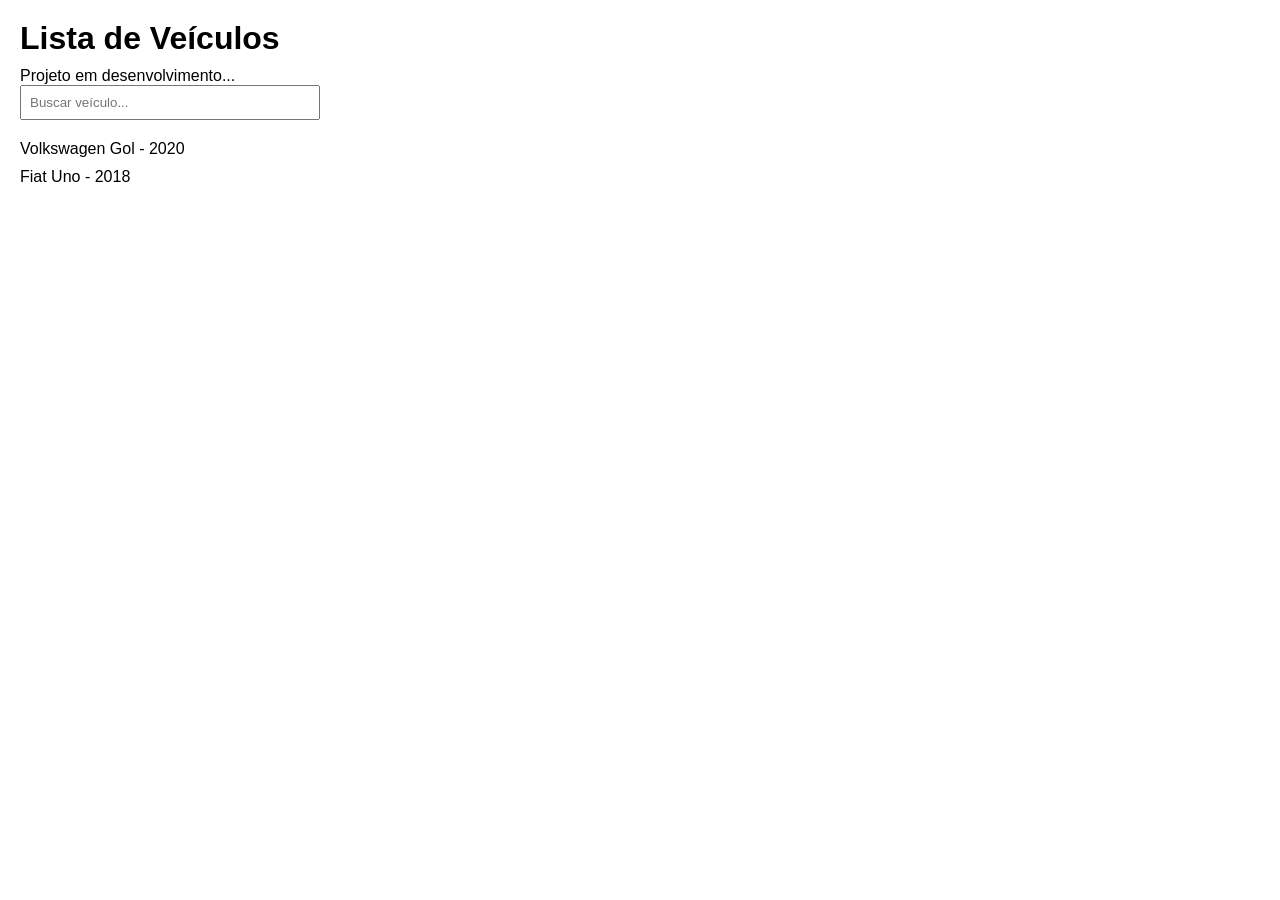
==== index.html @ 8989ee79 "implementação inicial da listagem de veículos" ====
<!DOCTYPE html>
<!--
  ============================================================
  MOSTRUÁRIO DE VEÍCULOS
  Arquivo: index.html
  
  Autor: Eduardo Almeida da Vitória
  Descrição: Estrutura inicial do projeto (protótipo em desenvolvimento)
  ============================================================
-->
<html lang="pt-BR">

<head>
  <meta charset="UTF-8" />
  <meta name="viewport" content="width=device-width, initial-scale=1.0" />

  <!-- Arquivo de estilos (ainda em construção) -->
  <link rel="stylesheet" href="style.css" />

  <title>Projeto Veículos</title>
</head>

<body>

  <!-- Estrutura inicial -->
  <main id="estoque">

    <h1>Lista de Veículos</h1>
    <p>Projeto em desenvolvimento...</p>

    <!-- Campo de busca (estrutura básica) -->
    <input
      type="search"
      id="campoBusca"
      placeholder="Buscar veículo..."
    />

    <!-- Área onde os veículos serão exibidos -->
    <div id="galeriaVeiculos">
      <!-- TODO: Inserir veículos dinamicamente -->
    </div>

    <!-- Mensagem de nenhum resultado -->
    <div id="semResultados" style="display: none;">
      <p>Nenhum veículo encontrado</p>
    </div>

  </main>

  <!--
    TODO:
    - Criar layout dos cards
    - Implementar filtro de busca
    - Adicionar estilização
    - Integrar com dados (API ou mock)
  -->

  <script src="script.js"></script>

</body>
</html>
---- style.css ----
/*
  ============================================================
  MOSTRUÁRIO DE VEÍCULOS
  Arquivo: style.css

  Descrição: Estilos iniciais do projeto
  ============================================================
*/

/* Reset básico */
* {
  margin: 0;
  padding: 0;
  box-sizing: border-box;
}

/* Estilo geral da página */
body {
  font-family: Arial, sans-serif;
  padding: 20px;
}

/* Título */
h1 {
  margin-bottom: 10px;
}

/* Campo de busca */
#campoBusca {
  padding: 8px;
  width: 100%;
  max-width: 300px;
  margin-bottom: 20px;
}

/* Área dos veículos */
#galeriaVeiculos {
  display: flex;
  flex-direction: column;
  gap: 10px;
}

/* Mensagem de nenhum resultado */
#semResultados {
  margin-top: 20px;
  color: gray;
}

/*
  TODO:
  - Criar layout de cards
  - Adicionar cores e identidade visual
  - Melhorar responsividade
  - Adicionar animações
*/
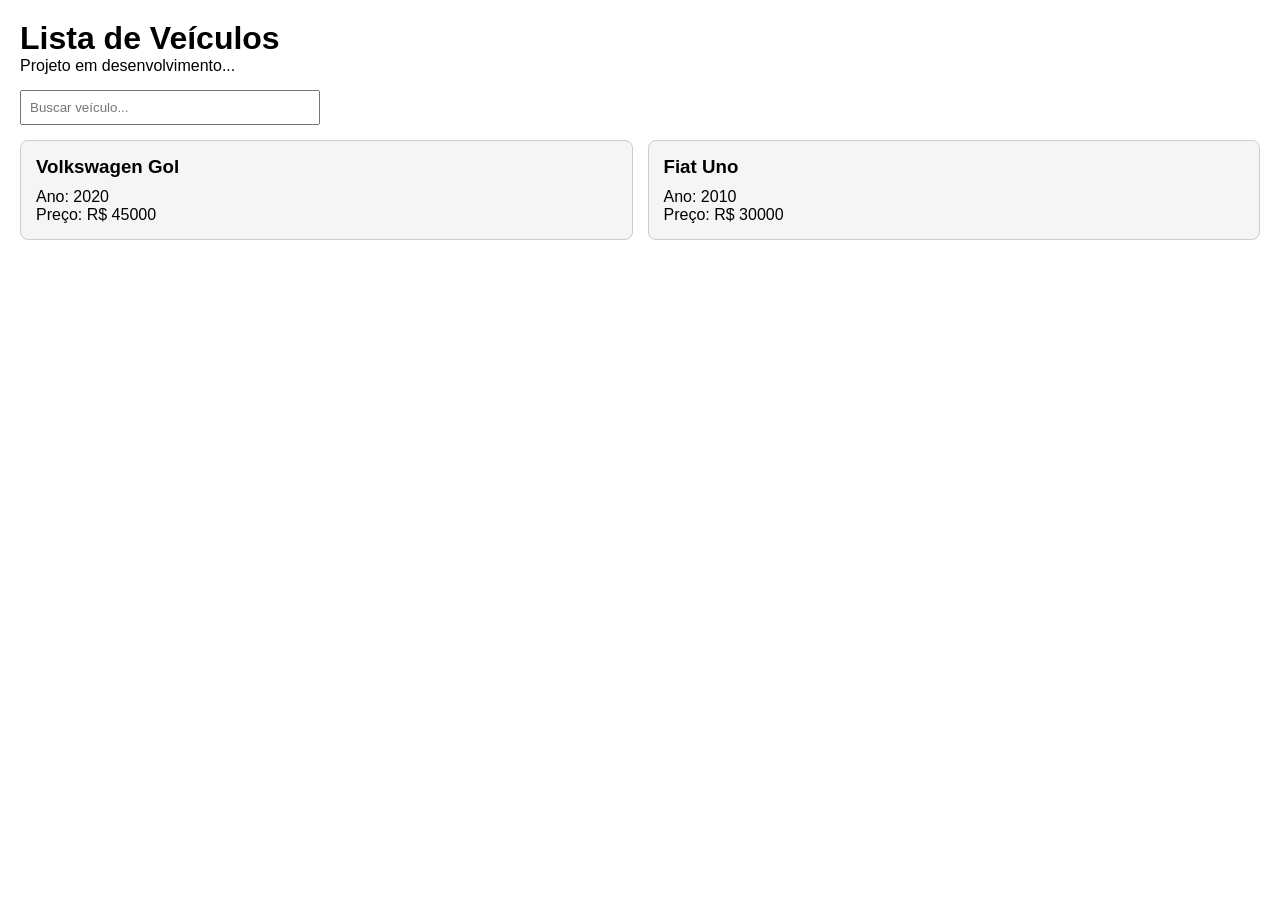
==== commit 0869b987: "exibição em cards" ====
--- a/index.html
+++ b/index.html
@@ -5,7 +5,7 @@
   Arquivo: index.html
   
   Autor: Eduardo Almeida da Vitória
-  Descrição: Estrutura inicial do projeto (protótipo em desenvolvimento)
+  Descrição: Estrutura inicial do projeto (em desenvolvimento)
   ============================================================
 -->
 <html lang="pt-BR">
@@ -14,7 +14,6 @@
   <meta charset="UTF-8" />
   <meta name="viewport" content="width=device-width, initial-scale=1.0" />
 
-  <!-- Arquivo de estilos (ainda em construção) -->
   <link rel="stylesheet" href="style.css" />
 
   <title>Projeto Veículos</title>
@@ -22,39 +21,25 @@
 
 <body>
 
-  <!-- Estrutura inicial -->
   <main id="estoque">
 
     <h1>Lista de Veículos</h1>
     <p>Projeto em desenvolvimento...</p>
 
-    <!-- Campo de busca (estrutura básica) -->
     <input
       type="search"
       id="campoBusca"
       placeholder="Buscar veículo..."
     />
 
-    <!-- Área onde os veículos serão exibidos -->
-    <div id="galeriaVeiculos">
-      <!-- TODO: Inserir veículos dinamicamente -->
-    </div>
+    <div id="galeriaVeiculos"></div>
 
-    <!-- Mensagem de nenhum resultado -->
     <div id="semResultados" style="display: none;">
       <p>Nenhum veículo encontrado</p>
     </div>
 
   </main>
 
-  <!--
-    TODO:
-    - Criar layout dos cards
-    - Implementar filtro de busca
-    - Adicionar estilização
-    - Integrar com dados (API ou mock)
-  -->
-
   <script src="script.js"></script>
 
 </body>
--- a/style.css
+++ b/style.css
@@ -1,10 +1,5 @@
 /*
-  ============================================================
-  MOSTRUÁRIO DE VEÍCULOS
-  Arquivo: style.css
-
-  Descrição: Estilos iniciais do projeto
-  ============================================================
+  Estilos iniciais do projeto
 */
 
 /* Reset básico */
@@ -14,42 +9,35 @@
   box-sizing: border-box;
 }
 
-/* Estilo geral da página */
+/* Corpo */
 body {
   font-family: Arial, sans-serif;
   padding: 20px;
 }
 
-/* Título */
-h1 {
-  margin-bottom: 10px;
-}
-
-/* Campo de busca */
+/* Busca */
 #campoBusca {
   padding: 8px;
   width: 100%;
   max-width: 300px;
-  margin-bottom: 20px;
+  margin: 15px 0;
 }
 
-/* Área dos veículos */
+/* Grid dos veículos */
 #galeriaVeiculos {
-  display: flex;
-  flex-direction: column;
-  gap: 10px;
+  display: grid;
+  grid-template-columns: repeat(auto-fit, minmax(200px, 1fr));
+  gap: 15px;
 }
 
-/* Mensagem de nenhum resultado */
-#semResultados {
-  margin-top: 20px;
-  color: gray;
+/* Card simples */
+.card-veiculo {
+  border: 1px solid #ccc;
+  padding: 15px;
+  border-radius: 8px;
+  background-color: #f5f5f5;
 }
 
-/*
-  TODO:
-  - Criar layout de cards
-  - Adicionar cores e identidade visual
-  - Melhorar responsividade
-  - Adicionar animações
-*/+.card-veiculo h3 {
+  margin-bottom: 10px;
+}
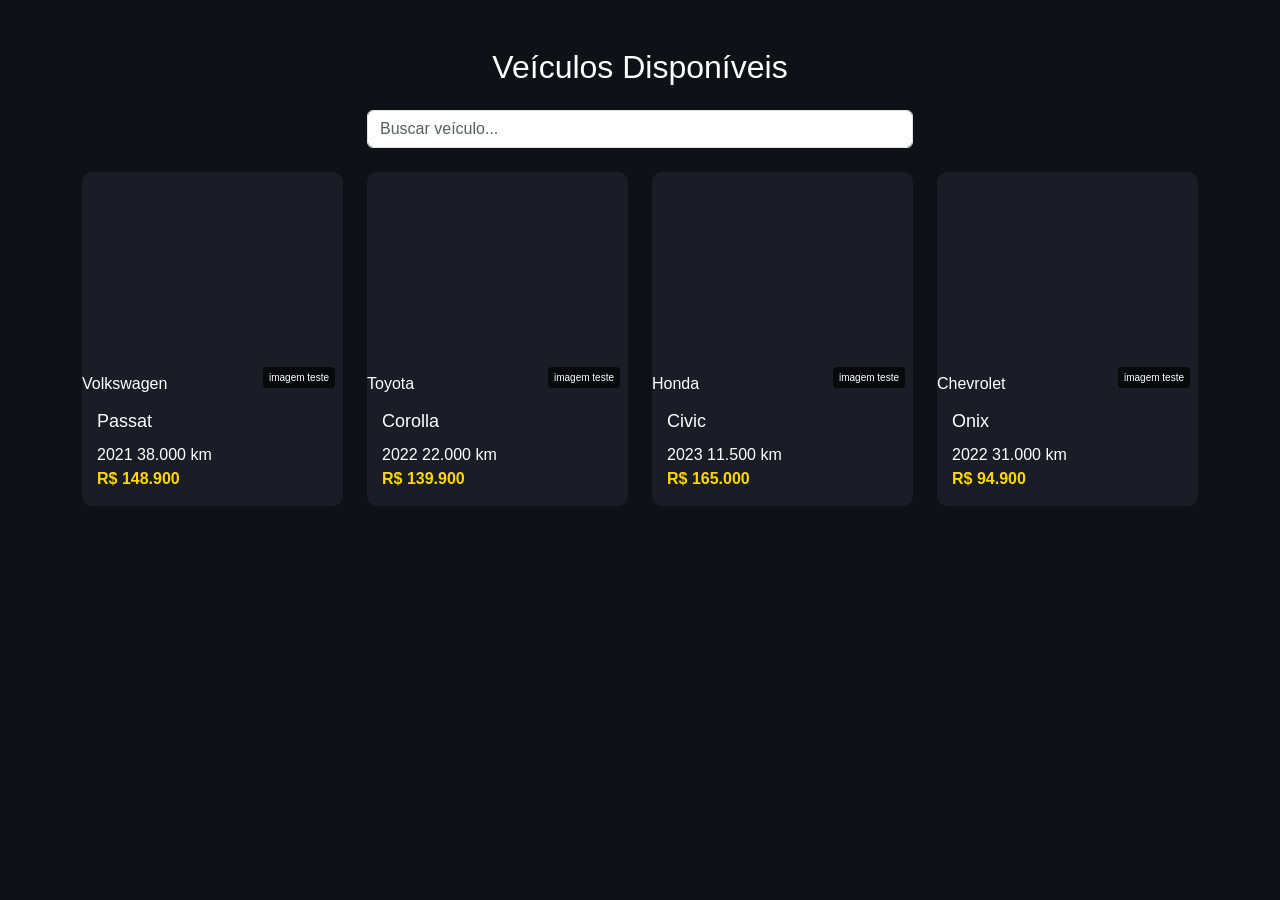
==== commit 3edba7e9: "fix: corrigir paths e garantir renderização das imagens dos cards" ====
--- a/index.html
+++ b/index.html
@@ -1,46 +1,41 @@
 <!DOCTYPE html>
-<!--
-  ============================================================
-  MOSTRUÁRIO DE VEÍCULOS
-  Arquivo: index.html
-  
-  Autor: Eduardo Almeida da Vitória
-  Descrição: Estrutura inicial do projeto (em desenvolvimento)
-  ============================================================
--->
 <html lang="pt-BR">
 
 <head>
   <meta charset="UTF-8" />
   <meta name="viewport" content="width=device-width, initial-scale=1.0" />
+  <title>AutoPrime | Veículos</title>
+
+  <link rel="stylesheet"
+    href="https://cdn.jsdelivr.net/npm/bootstrap@5.3.3/dist/css/bootstrap.min.css" />
+
+  <link rel="stylesheet"
+    href="https://cdn.jsdelivr.net/npm/bootstrap-icons@1.11.3/font/bootstrap-icons.min.css" />
 
   <link rel="stylesheet" href="style.css" />
-
-  <title>Projeto Veículos</title>
 </head>
 
 <body>
 
-  <main id="estoque">
+  <main class="container py-5">
 
-    <h1>Lista de Veículos</h1>
-    <p>Projeto em desenvolvimento...</p>
+    <h2 class="text-center mb-4">Veículos Disponíveis</h2>
 
-    <input
-      type="search"
-      id="campoBusca"
-      placeholder="Buscar veículo..."
-    />
+    <div class="row justify-content-center mb-4">
+      <div class="col-md-6">
+        <input
+          type="search"
+          id="campoBusca"
+          class="form-control"
+          placeholder="Buscar veículo..."
+        />
+      </div>
+    </div>
 
-    <div id="galeriaVeiculos"></div>
-
-    <div id="semResultados" style="display: none;">
-      <p>Nenhum veículo encontrado</p>
-    </div>
+    <div class="row g-4" id="galeriaVeiculos"></div>
 
   </main>
 
   <script src="script.js"></script>
-
 </body>
 </html>
--- a/style.css
+++ b/style.css
@@ -1,43 +1,46 @@
-/*
-  Estilos iniciais do projeto
-*/
-
-/* Reset básico */
-* {
-  margin: 0;
-  padding: 0;
-  box-sizing: border-box;
+body {
+  background: #0f1117;
+  color: #fff;
+  font-family: Arial, sans-serif;
 }
 
-/* Corpo */
-body {
-  font-family: Arial, sans-serif;
-  padding: 20px;
+.vehicle-card {
+  background: #1a1d25;
+  border-radius: 10px;
+  overflow: hidden;
 }
 
-/* Busca */
-#campoBusca {
-  padding: 8px;
-  width: 100%;
-  max-width: 300px;
-  margin: 15px 0;
+.card-img-wrapper {
+  position: relative;
 }
 
-/* Grid dos veículos */
-#galeriaVeiculos {
-  display: grid;
-  grid-template-columns: repeat(auto-fit, minmax(200px, 1fr));
-  gap: 15px;
+.card-img-wrapper img {
+  width: 100%;
+  height: 200px;
+  object-fit: cover;
 }
 
-/* Card simples */
-.card-veiculo {
-  border: 1px solid #ccc;
+.card-body-custom {
   padding: 15px;
-  border-radius: 8px;
-  background-color: #f5f5f5;
 }
 
-.card-veiculo h3 {
+.card-modelo {
+  font-size: 18px;
   margin-bottom: 10px;
+}
+
+.card-price {
+  color: gold;
+  font-weight: bold;
+}
+
+/* TAG IMAGEM TESTE */
+.img-teste-tag {
+  position: absolute;
+  bottom: 8px;
+  right: 8px;
+  background: rgba(0,0,0,0.7);
+  font-size: 10px;
+  padding: 3px 6px;
+  border-radius: 4px;
 }
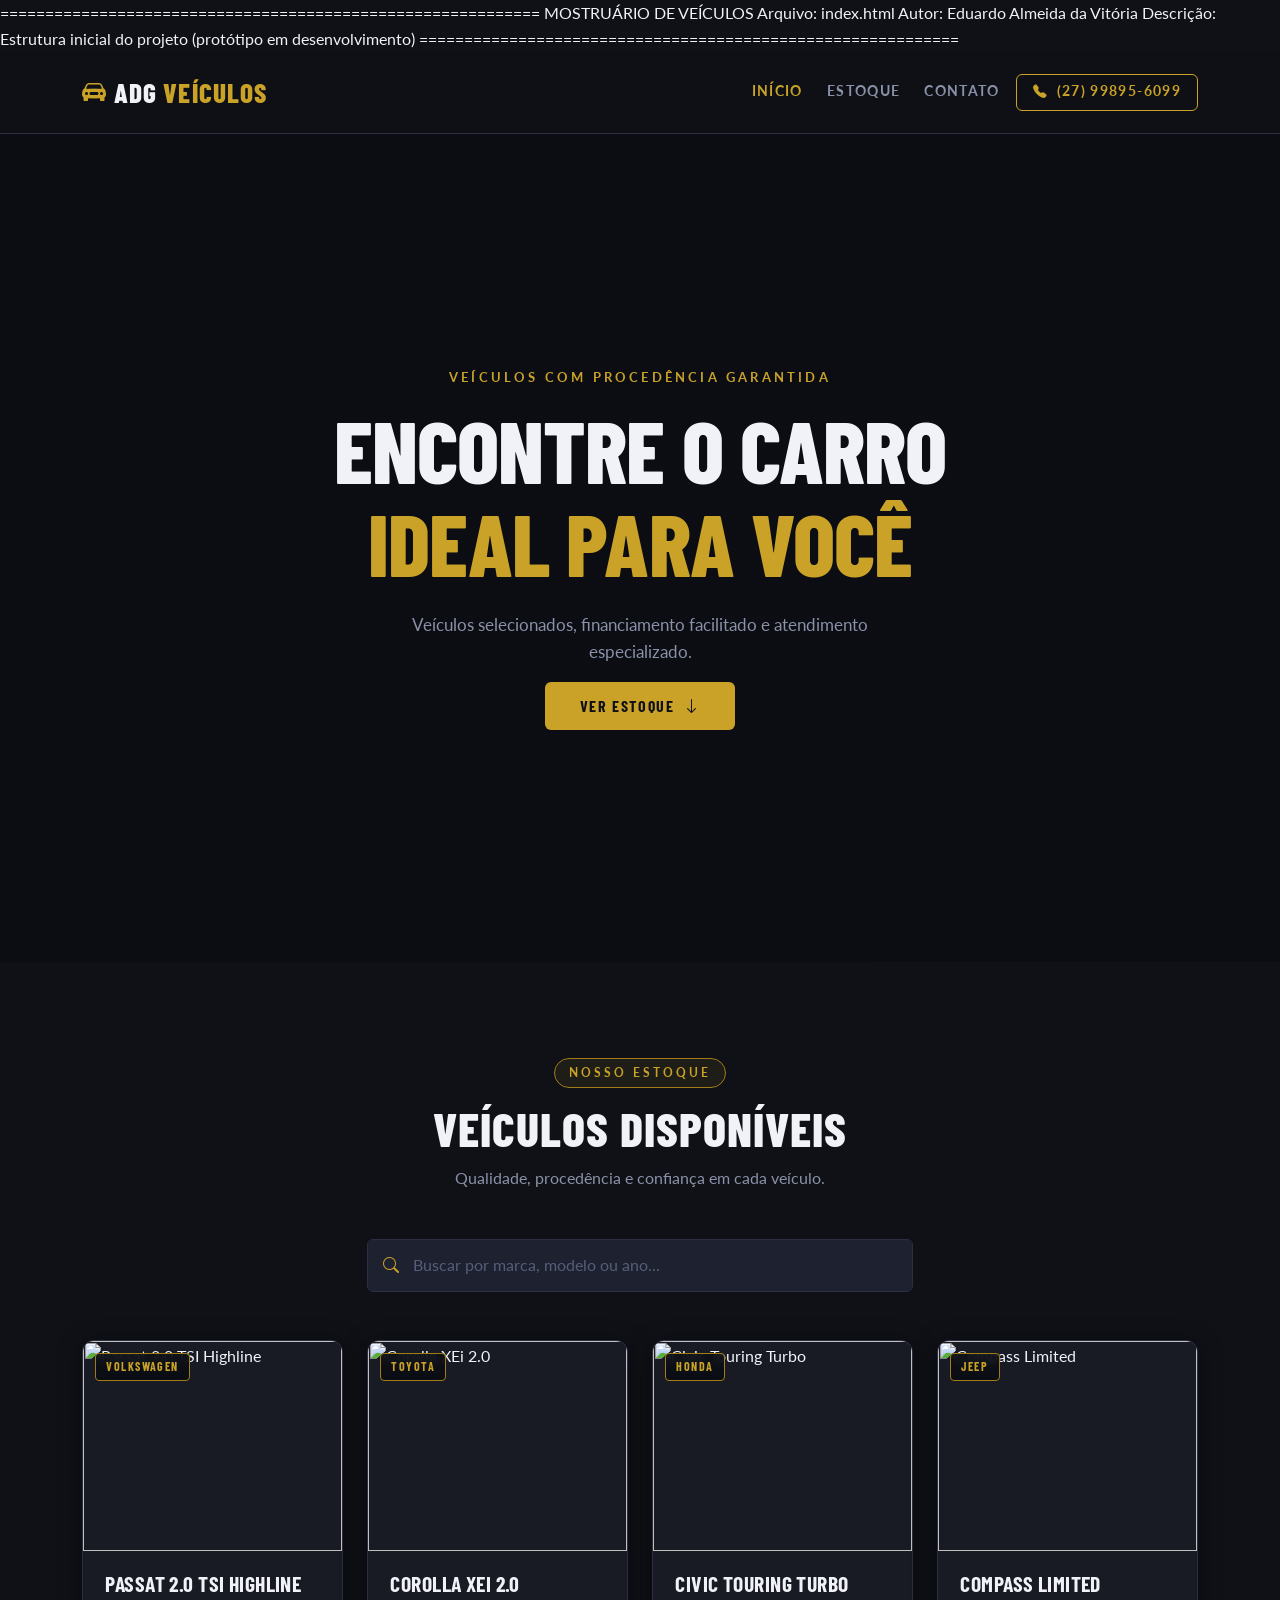
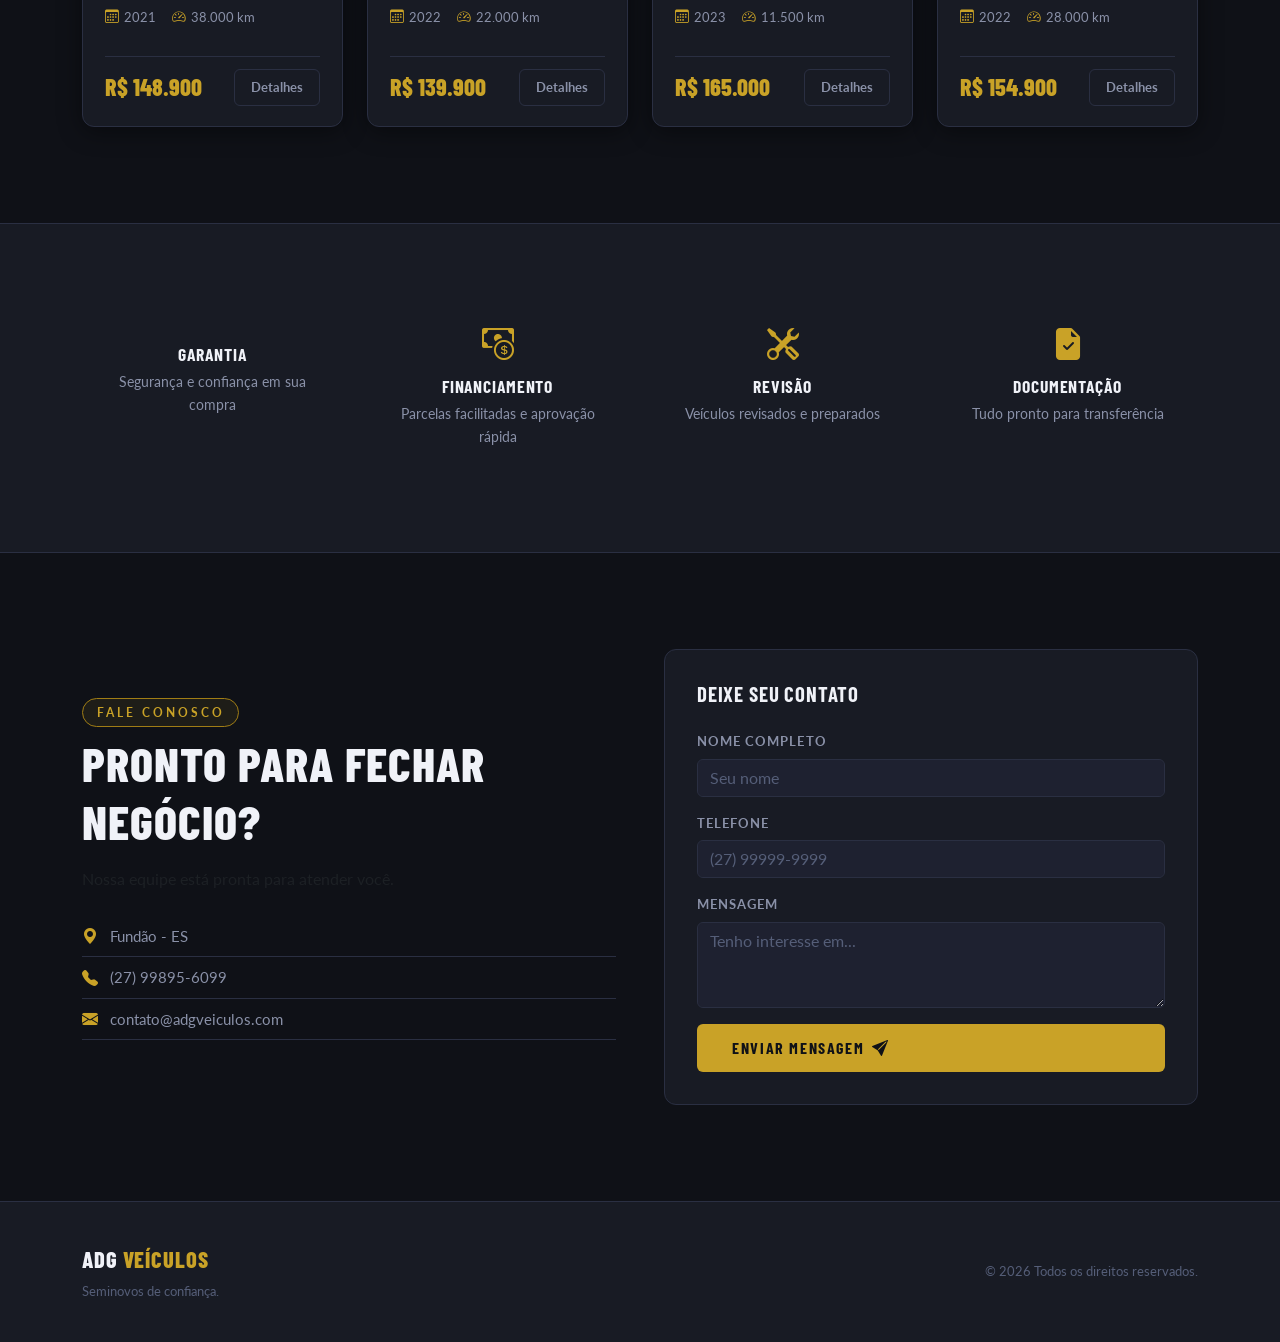
==== commit af2facb7: "Rebranding para ADG Veículos - Alterações visuais e Funcionais" ====
--- a/index.html
+++ b/index.html
@@ -1,10 +1,19 @@
+  ============================================================
+  MOSTRUÁRIO DE VEÍCULOS
+  Arquivo: index.html
+  
+  Autor: Eduardo Almeida da Vitória
+  Descrição: Estrutura inicial do projeto (protótipo em desenvolvimento)
+  ============================================================
+
 <!DOCTYPE html>
 <html lang="pt-BR">
 
 <head>
   <meta charset="UTF-8" />
   <meta name="viewport" content="width=device-width, initial-scale=1.0" />
-  <title>AutoPrime | Veículos</title>
+
+  <title>ADG Veículos | Carros de Qualidade</title>
 
   <link rel="stylesheet"
     href="https://cdn.jsdelivr.net/npm/bootstrap@5.3.3/dist/css/bootstrap.min.css" />
@@ -12,30 +21,332 @@
   <link rel="stylesheet"
     href="https://cdn.jsdelivr.net/npm/bootstrap-icons@1.11.3/font/bootstrap-icons.min.css" />
 
+  <link rel="preconnect" href="https://fonts.googleapis.com" />
+  <link rel="preconnect" href="https://fonts.gstatic.com" crossorigin />
+
+  <link
+    href="https://fonts.googleapis.com/css2?family=Barlow+Condensed:wght@400;600;700;800&family=Lato:wght@300;400;700&display=swap"
+    rel="stylesheet" />
+
   <link rel="stylesheet" href="style.css" />
 </head>
 
 <body>
 
-  <main class="container py-5">
-
-    <h2 class="text-center mb-4">Veículos Disponíveis</h2>
-
-    <div class="row justify-content-center mb-4">
-      <div class="col-md-6">
-        <input
-          type="search"
-          id="campoBusca"
-          class="form-control"
-          placeholder="Buscar veículo..."
-        />
-      </div>
-    </div>
-
-    <div class="row g-4" id="galeriaVeiculos"></div>
+  <nav class="navbar navbar-expand-lg" id="mainNavbar">
+    <div class="container">
+
+      <a class="navbar-brand d-flex align-items-center gap-2" href="#">
+        <i class="bi bi-car-front-fill brand-icon"></i>
+
+        <span class="brand-name">
+          ADG <span class="brand-accent">Veículos</span>
+        </span>
+      </a>
+
+      <button class="navbar-toggler" type="button" data-bs-toggle="collapse"
+        data-bs-target="#navbarMenu">
+        <span class="navbar-toggler-icon"></span>
+      </button>
+
+      <div class="collapse navbar-collapse" id="navbarMenu">
+        <ul class="navbar-nav ms-auto mb-2 mb-lg-0 align-items-lg-center gap-lg-2">
+
+          <li class="nav-item">
+            <a class="nav-link active" href="#">Início</a>
+          </li>
+
+          <li class="nav-item">
+            <a class="nav-link" href="#estoque">Estoque</a>
+          </li>
+
+          <li class="nav-item">
+            <a class="nav-link" href="#contato">Contato</a>
+          </li>
+
+          <li class="nav-item">
+            <a class="nav-link btn-nav" href="tel:+5527998956099">
+              <i class="bi bi-telephone-fill me-1"></i>
+              (27) 99895-6099
+            </a>
+          </li>
+
+        </ul>
+      </div>
+
+    </div>
+  </nav>
+
+
+  <header class="hero-section">
+    <div class="hero-overlay"></div>
+
+    <div class="container hero-content text-center">
+
+      <p class="hero-eyebrow">
+        Veículos com procedência garantida
+      </p>
+
+      <h1 class="hero-title">
+        Encontre o carro<br />
+        <span class="hero-highlight">ideal para você</span>
+      </h1>
+
+      <p class="hero-subtitle">
+        Veículos selecionados, financiamento facilitado e atendimento especializado.
+      </p>
+
+      <a href="#estoque" class="btn btn-primary-custom btn-lg mt-3">
+        Ver Estoque
+        <i class="bi bi-arrow-down ms-2"></i>
+      </a>
+
+    </div>
+  </header>
+
+
+  <main id="estoque" class="section-estoque">
+
+    <div class="container">
+
+      <div class="section-header text-center mb-5">
+
+        <span class="section-tag">
+          Nosso Estoque
+        </span>
+
+        <h2 class="section-title">
+          Veículos Disponíveis
+        </h2>
+
+        <p class="section-subtitle">
+          Qualidade, procedência e confiança em cada veículo.
+        </p>
+
+      </div>
+
+
+      <div class="row justify-content-center mb-5">
+
+        <div class="col-12 col-md-8 col-lg-6">
+
+          <div class="search-wrapper">
+
+            <i class="bi bi-search search-icon"></i>
+
+            <input
+              type="search"
+              id="campoBusca"
+              class="form-control search-input"
+              placeholder="Buscar por marca, modelo ou ano..."
+            />
+
+          </div>
+
+        </div>
+
+      </div>
+
+
+      <div class="row g-4" id="galeriaVeiculos"></div>
+
+
+      <div id="semResultados" class="text-center py-5 d-none">
+        <i class="bi bi-search display-3 text-muted"></i>
+
+        <h4 class="mt-3 text-muted">
+          Nenhum veículo encontrado
+        </h4>
+
+        <p class="text-muted">
+          Tente buscar por outro termo.
+        </p>
+      </div>
+
+    </div>
 
   </main>
 
+
+  <section class="section-diferenciais">
+
+    <div class="container">
+
+      <div class="row g-4 text-center">
+
+        <div class="col-6 col-md-3">
+          <div class="diferencial-item">
+            <i class="bi bi-shield-check-fill diferencial-icon"></i>
+            <h5>Garantia</h5>
+            <p>Segurança e confiança em sua compra</p>
+          </div>
+        </div>
+
+        <div class="col-6 col-md-3">
+          <div class="diferencial-item">
+            <i class="bi bi-cash-coin diferencial-icon"></i>
+            <h5>Financiamento</h5>
+            <p>Parcelas facilitadas e aprovação rápida</p>
+          </div>
+        </div>
+
+        <div class="col-6 col-md-3">
+          <div class="diferencial-item">
+            <i class="bi bi-tools diferencial-icon"></i>
+            <h5>Revisão</h5>
+            <p>Veículos revisados e preparados</p>
+          </div>
+        </div>
+
+        <div class="col-6 col-md-3">
+          <div class="diferencial-item">
+            <i class="bi bi-file-earmark-check-fill diferencial-icon"></i>
+            <h5>Documentação</h5>
+            <p>Tudo pronto para transferência</p>
+          </div>
+        </div>
+
+      </div>
+
+    </div>
+
+  </section>
+
+
+  <section id="contato" class="section-contato">
+
+    <div class="container">
+
+      <div class="row align-items-center g-5">
+
+        <div class="col-12 col-lg-6">
+
+          <span class="section-tag">
+            Fale Conosco
+          </span>
+
+          <h2 class="section-title mt-2">
+            Pronto para fechar negócio?
+          </h2>
+
+          <p class="mt-3 text-muted">
+            Nossa equipe está pronta para atender você.
+          </p>
+
+          <ul class="contact-list mt-4">
+            <li><i class="bi bi-geo-alt-fill"></i> Fundão - ES</li>
+            <li><i class="bi bi-telephone-fill"></i> (27) 99895-6099</li>
+            <li><i class="bi bi-envelope-fill"></i> contato@adgveiculos.com</li>
+          </ul>
+
+        </div>
+
+
+        <div class="col-12 col-lg-6">
+
+          <div class="contact-form-card">
+
+            <h5 class="mb-4">
+              Deixe seu contato
+            </h5>
+
+            <div class="mb-3">
+              <label class="form-label">Nome completo</label>
+              <input type="text" class="form-control" placeholder="Seu nome" />
+            </div>
+
+            <div class="mb-3">
+              <label class="form-label">Telefone</label>
+              <input type="tel" class="form-control" placeholder="(27) 99999-9999" />
+            </div>
+
+            <div class="mb-3">
+              <label class="form-label">Mensagem</label>
+              <textarea class="form-control" rows="3"
+                placeholder="Tenho interesse em..."></textarea>
+            </div>
+
+            <button type="button" class="btn btn-primary-custom w-100">
+              Enviar Mensagem
+              <i class="bi bi-send-fill ms-2"></i>
+            </button>
+
+          </div>
+
+        </div>
+
+      </div>
+
+    </div>
+
+  </section>
+
+
+  <footer class="site-footer">
+
+    <div class="container">
+
+      <div class="row align-items-center">
+
+        <div class="col-12 col-md-6 text-center text-md-start mb-3 mb-md-0">
+
+          <span class="brand-name footer-brand">
+            ADG <span class="brand-accent">Veículos</span>
+          </span>
+
+          <p class="footer-tagline">
+            Seminovos de confiança.
+          </p>
+
+        </div>
+
+        <div class="col-12 col-md-6 text-center text-md-end">
+
+          <p class="footer-copy">
+            &copy; 2026 Todos os direitos reservados.
+          </p>
+
+        </div>
+
+      </div>
+
+    </div>
+
+  </footer>
+
+
+  <div class="modal fade" id="modalVeiculo" tabindex="-1">
+
+    <div class="modal-dialog modal-lg modal-dialog-centered">
+
+      <div class="modal-content modal-custom">
+
+        <div class="modal-header border-0">
+
+          <h5 class="modal-title fw-bold" id="modalVeiculoLabel">
+            Detalhes do Veículo
+          </h5>
+
+          <button
+            type="button"
+            class="btn-close btn-close-white"
+            data-bs-dismiss="modal">
+          </button>
+
+        </div>
+
+        <div class="modal-body" id="modalVeiculoBody"></div>
+
+      </div>
+
+    </div>
+
+  </div>
+
+
+  <script src="https://cdn.jsdelivr.net/npm/bootstrap@5.3.3/dist/js/bootstrap.bundle.min.js"></script>
+
   <script src="script.js"></script>
+
 </body>
 </html>
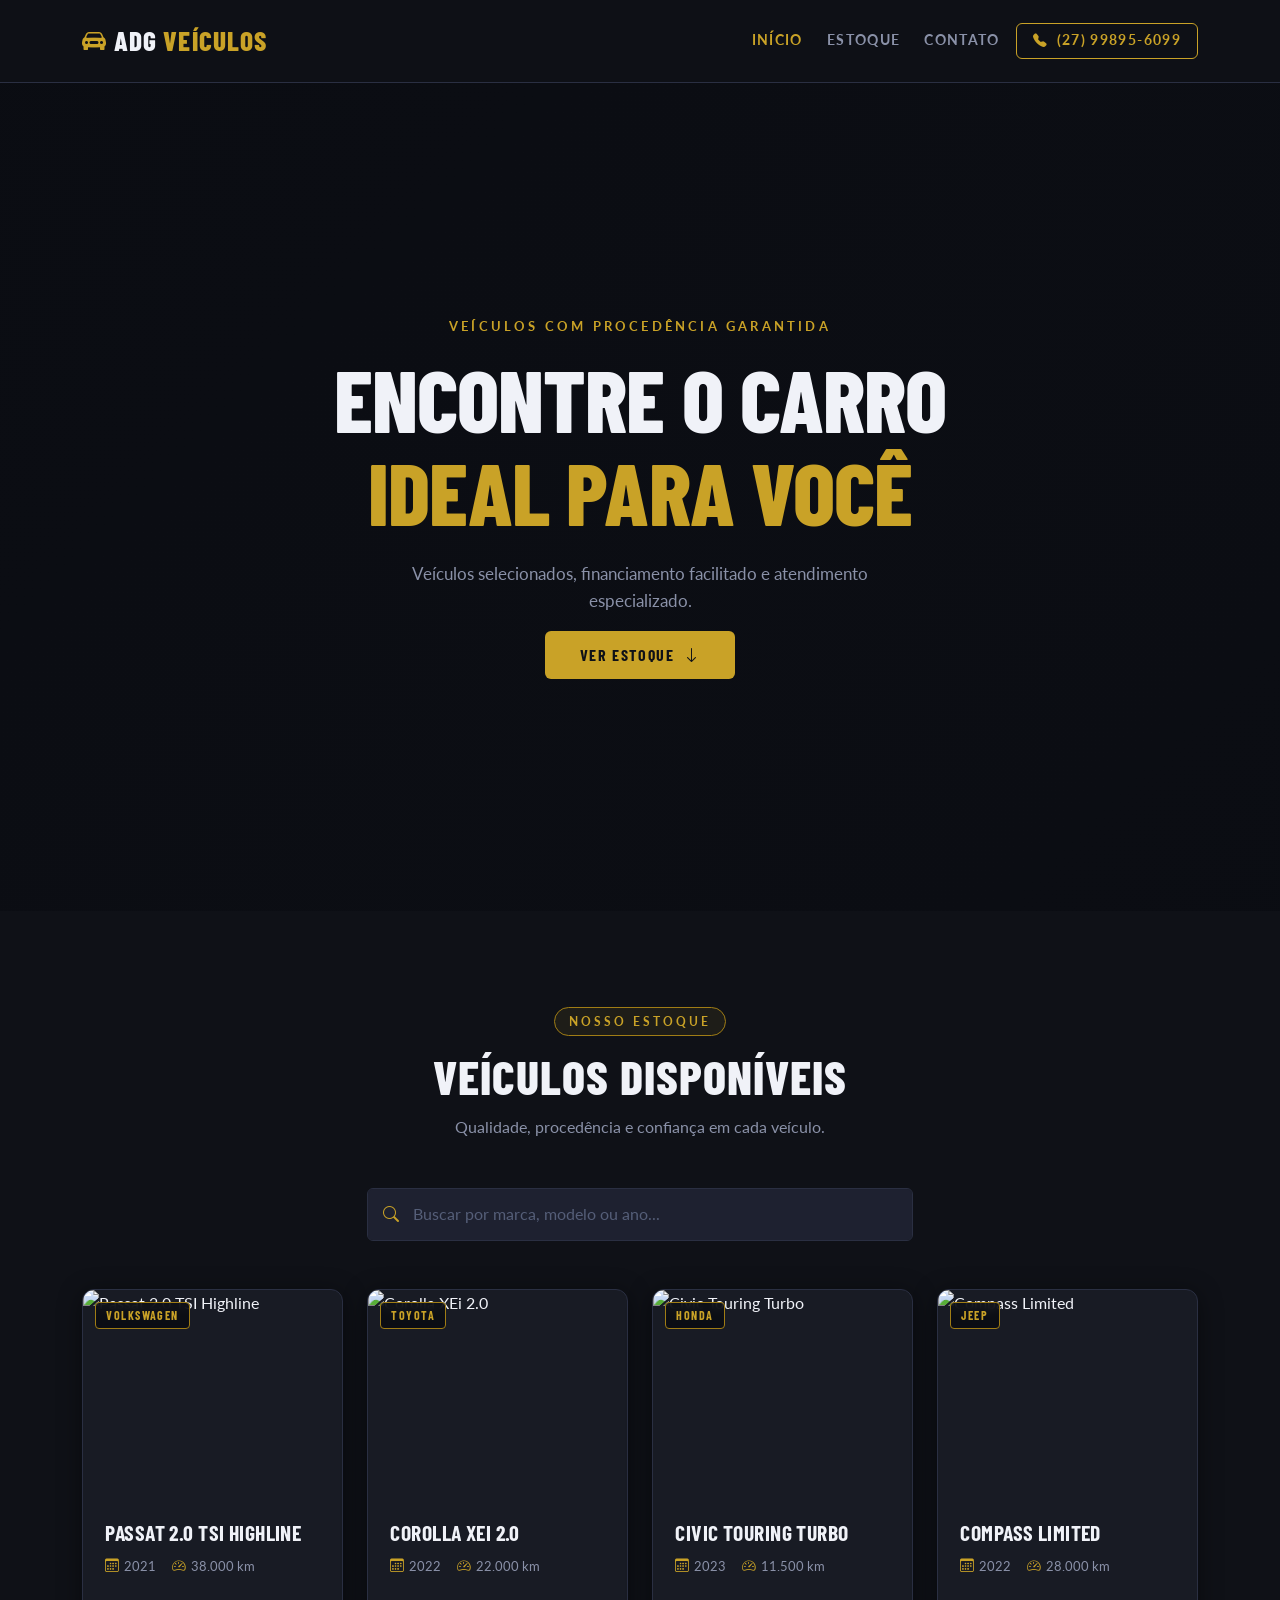
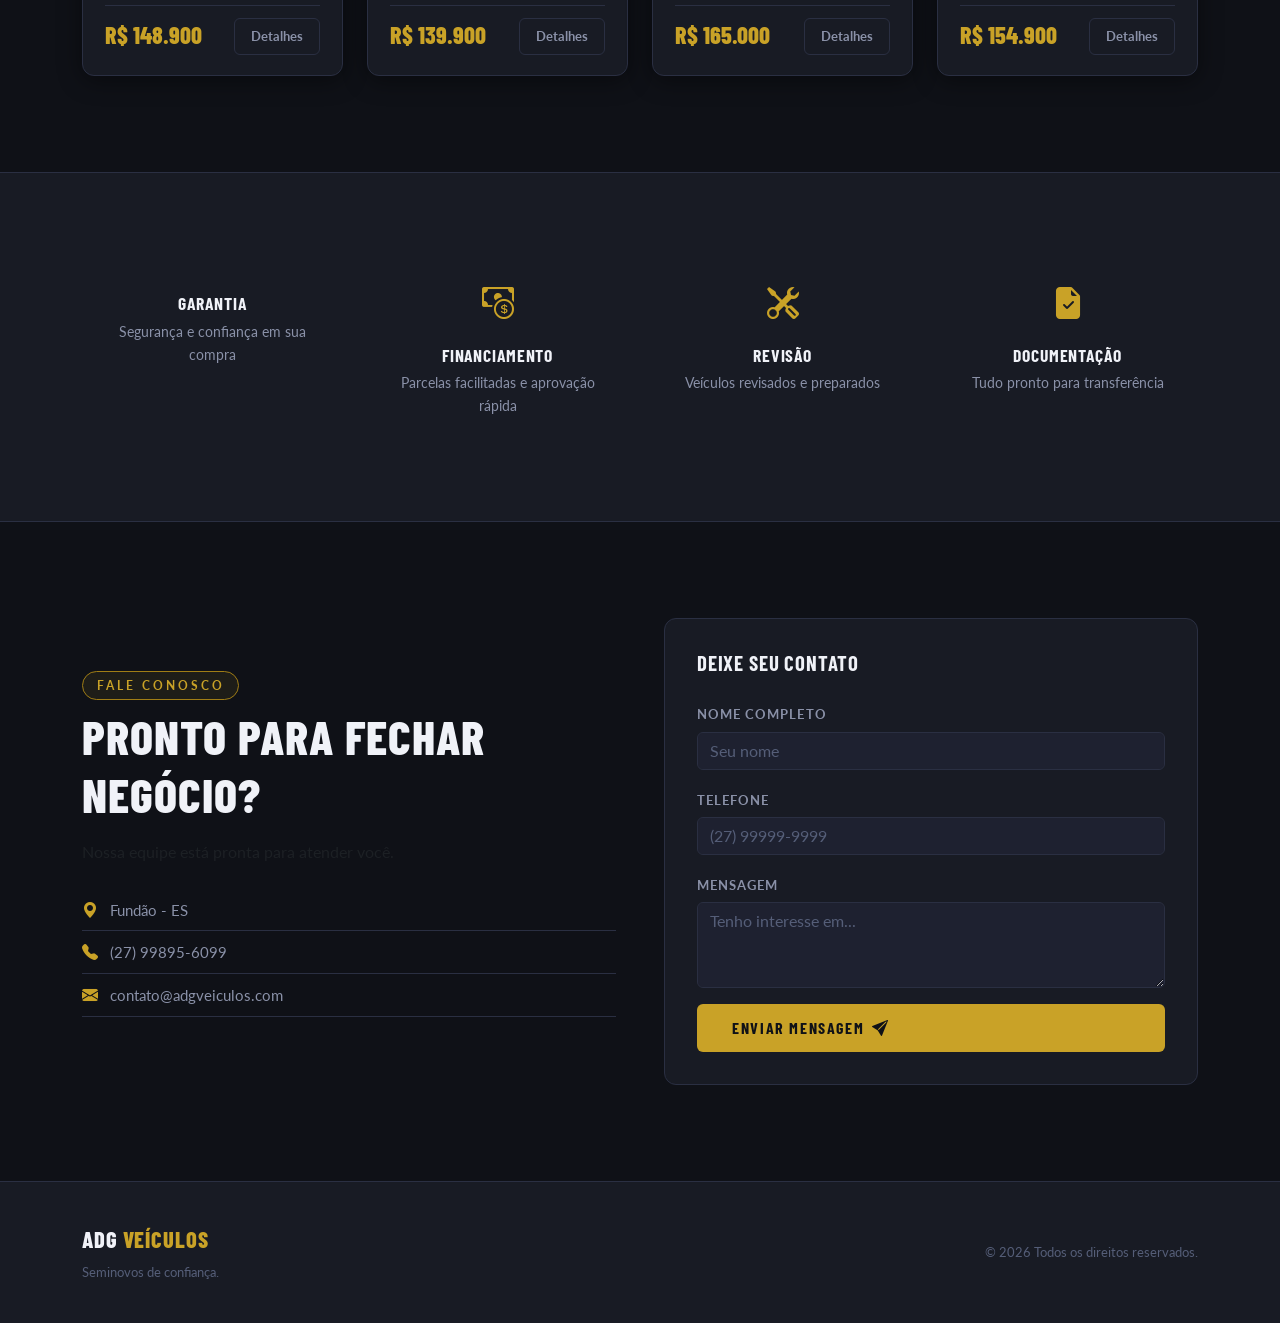
==== commit 2bcdbcac: "Adicionado uma tela admin" ====
--- a/index.html
+++ b/index.html
@@ -1,11 +1,12 @@
+  <!-- 
   ============================================================
   MOSTRUÁRIO DE VEÍCULOS
   Arquivo: index.html
   
   Autor: Eduardo Almeida da Vitória
   Descrição: Estrutura inicial do projeto (protótipo em desenvolvimento)
-  ============================================================
-
+  ============================================================ 
+-->
 <!DOCTYPE html>
 <html lang="pt-BR">
 
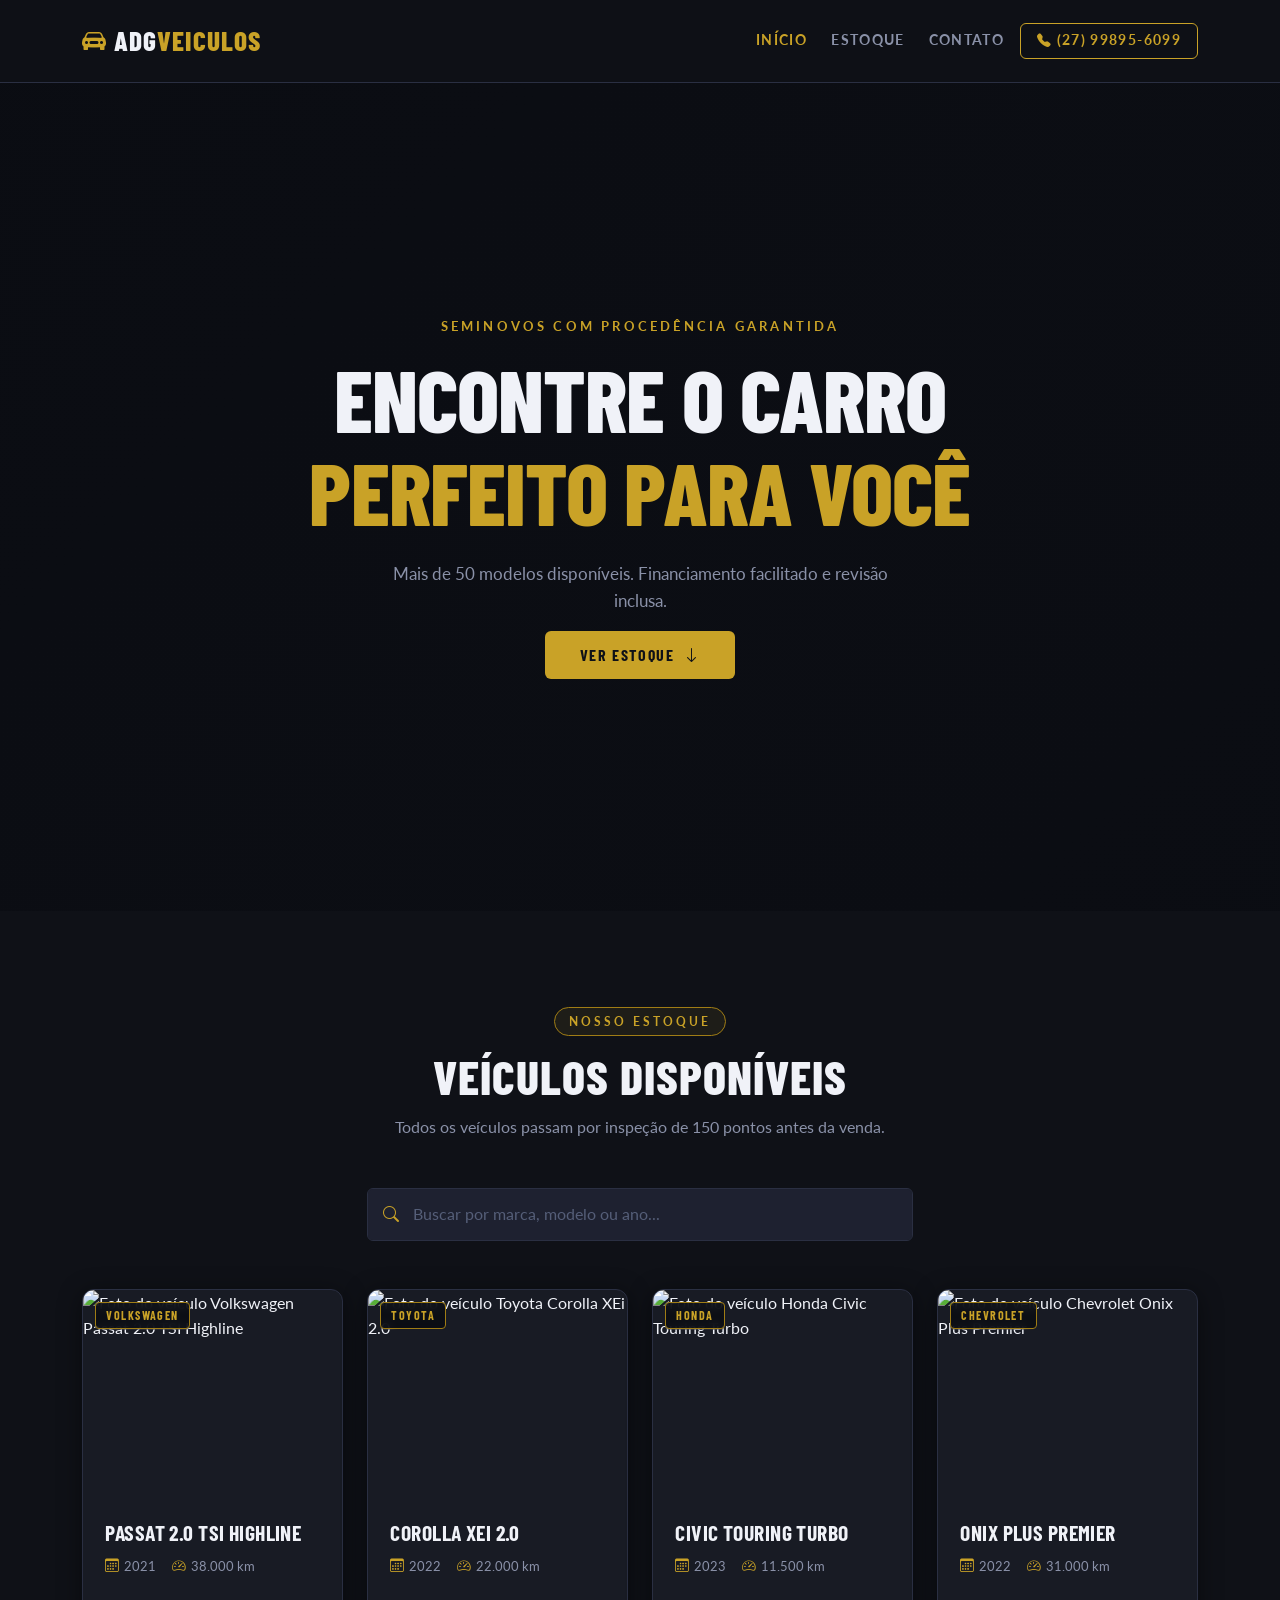
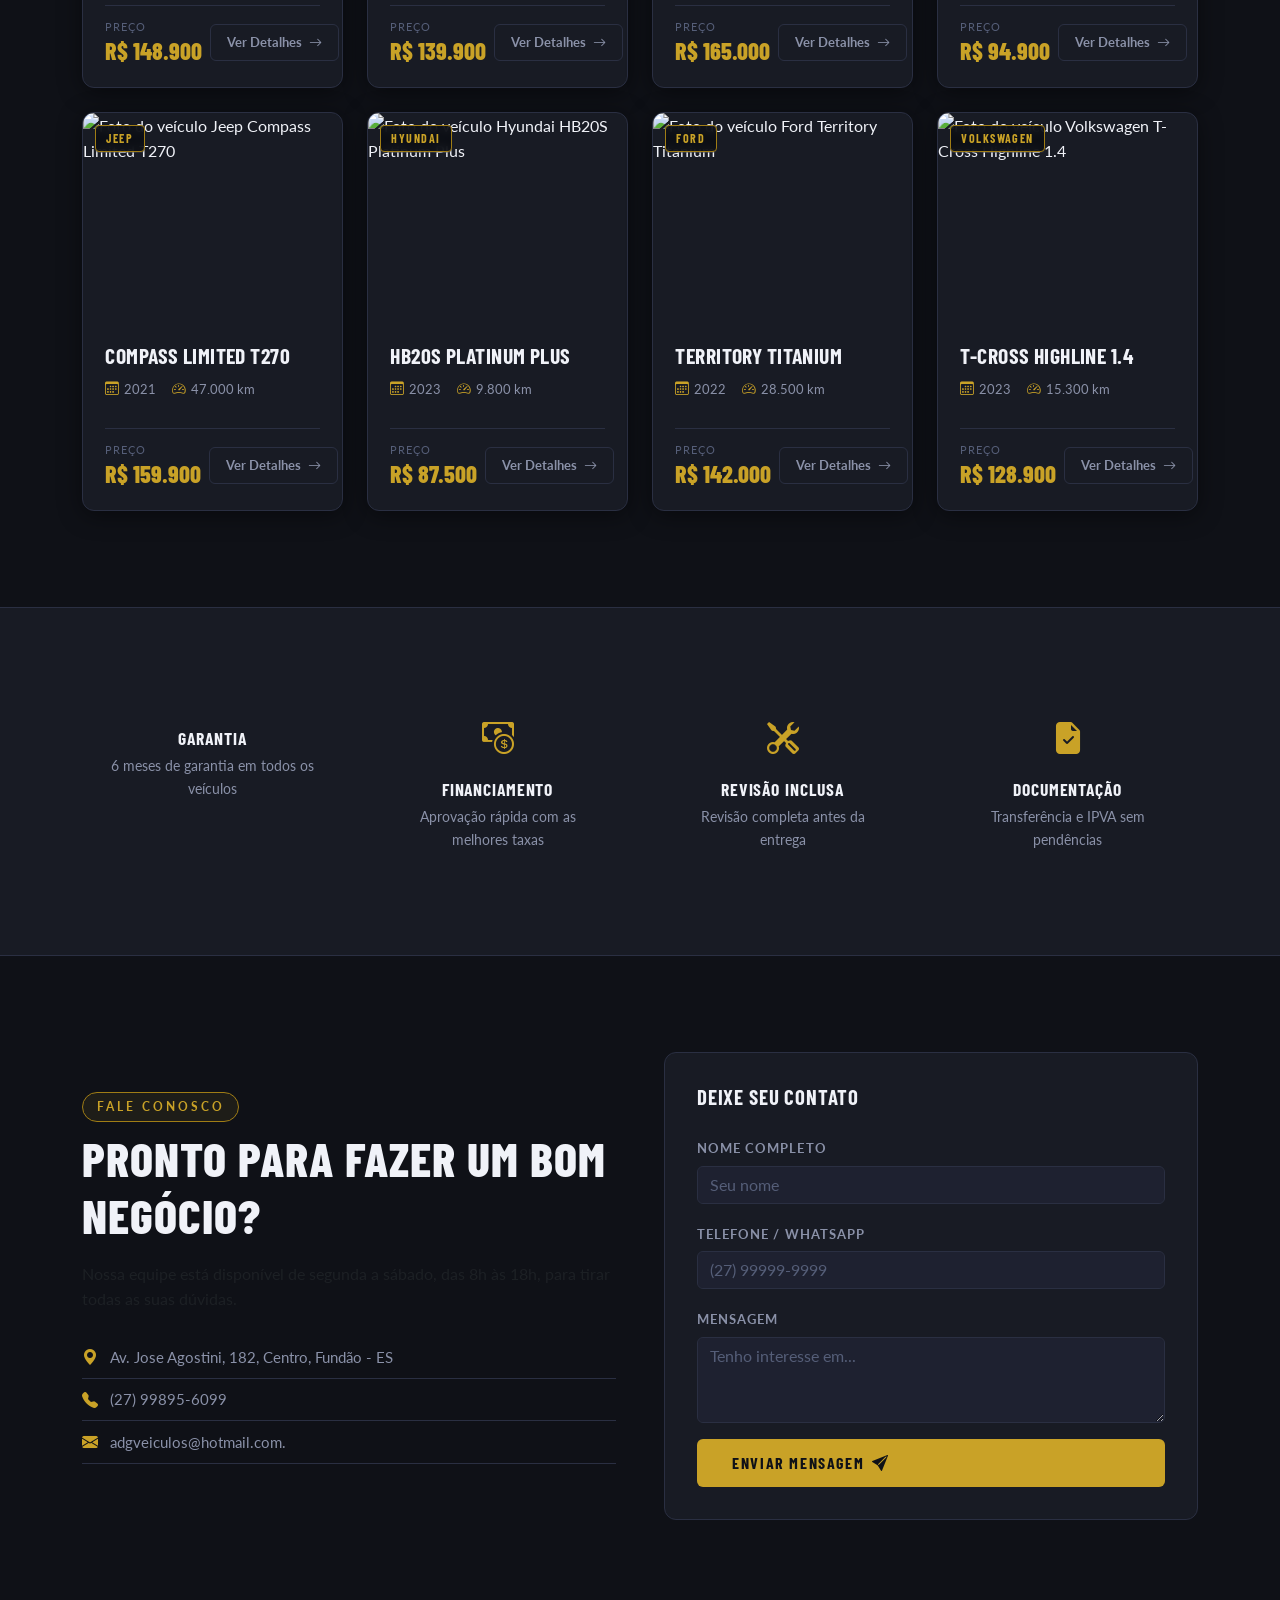
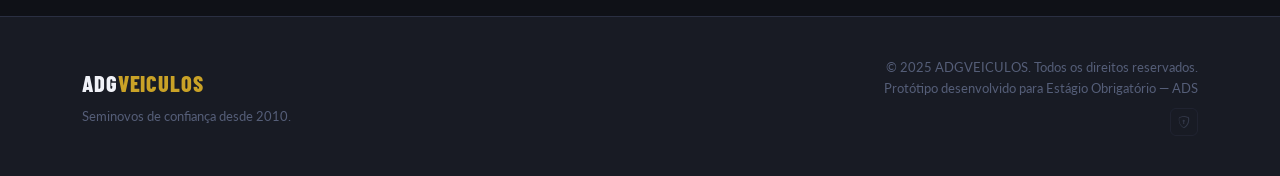
==== commit 15bcccea: "NovaVersão" ====
--- a/index.html
+++ b/index.html
@@ -1,3 +1,4 @@
+<!DOCTYPE html>
   <!-- 
   ============================================================
   MOSTRUÁRIO DE VEÍCULOS
@@ -7,347 +8,308 @@
   Descrição: Estrutura inicial do projeto (protótipo em desenvolvimento)
   ============================================================ 
 -->
-<!DOCTYPE html>
 <html lang="pt-BR">
 
 <head>
   <meta charset="UTF-8" />
+  <!-- Meta viewport: essencial para responsividade em dispositivos móveis (Mobile First) -->
   <meta name="viewport" content="width=device-width, initial-scale=1.0" />
-
-  <title>ADG Veículos | Carros de Qualidade</title>
-
+  <title>ADGVEICULOS | Seminovos de Qualidade</title>
+
+  <!-- Bootstrap 5.3 via CDN: fornece o sistema de grid, Navbar, Cards e demais componentes -->
   <link rel="stylesheet"
     href="https://cdn.jsdelivr.net/npm/bootstrap@5.3.3/dist/css/bootstrap.min.css" />
 
+  <!-- Bootstrap Icons: biblioteca de ícones vetoriais compatível com Bootstrap -->
   <link rel="stylesheet"
     href="https://cdn.jsdelivr.net/npm/bootstrap-icons@1.11.3/font/bootstrap-icons.min.css" />
 
+  <!-- Google Fonts: Barlow Condensed (display) + Lato (corpo) -->
   <link rel="preconnect" href="https://fonts.googleapis.com" />
   <link rel="preconnect" href="https://fonts.gstatic.com" crossorigin />
-
-  <link
-    href="https://fonts.googleapis.com/css2?family=Barlow+Condensed:wght@400;600;700;800&family=Lato:wght@300;400;700&display=swap"
+  <link href="https://fonts.googleapis.com/css2?family=Barlow+Condensed:wght@400;600;700;800&family=Lato:wght@300;400;700&display=swap"
     rel="stylesheet" />
 
+  <!-- Folha de estilo personalizada (carregada após Bootstrap para sobrescrever quando necessário) -->
   <link rel="stylesheet" href="style.css" />
 </head>
 
 <body>
 
-  <nav class="navbar navbar-expand-lg" id="mainNavbar">
-    <div class="container">
-
+  <!-- =====================================================
+    COMPONENTE: NAVBAR (Barra de Navegação)
+    Bootstrap component: <nav class="navbar">
+    Funcionalidade: Apresenta a marca e links de navegação.
+    O atributo "data-bs-toggle/target" controla o menu hambúrguer
+    em telas pequenas (comportamento nativo do Bootstrap JS).
+  ====================================================== -->
+  <nav class="navbar navbar-expand-lg" id="mainNavbar" aria-label="Navegação principal">
+    <div class="container">
+
+      <!-- Logotipo / Nome da empresa -->
       <a class="navbar-brand d-flex align-items-center gap-2" href="#">
         <i class="bi bi-car-front-fill brand-icon"></i>
-
-        <span class="brand-name">
-          ADG <span class="brand-accent">Veículos</span>
-        </span>
+        <span class="brand-name">ADG<span class="brand-accent">Veiculos</span></span>
       </a>
 
+      <!-- Botão hambúrguer: aparece somente em telas < lg (Mobile First) -->
       <button class="navbar-toggler" type="button" data-bs-toggle="collapse"
-        data-bs-target="#navbarMenu">
+        data-bs-target="#navbarMenu" aria-controls="navbarMenu"
+        aria-expanded="false" aria-label="Alternar menu">
         <span class="navbar-toggler-icon"></span>
       </button>
 
+      <!-- Menu colapsável -->
       <div class="collapse navbar-collapse" id="navbarMenu">
         <ul class="navbar-nav ms-auto mb-2 mb-lg-0 align-items-lg-center gap-lg-2">
-
-          <li class="nav-item">
-            <a class="nav-link active" href="#">Início</a>
-          </li>
-
-          <li class="nav-item">
-            <a class="nav-link" href="#estoque">Estoque</a>
-          </li>
-
-          <li class="nav-item">
-            <a class="nav-link" href="#contato">Contato</a>
-          </li>
-
+          <li class="nav-item"><a class="nav-link active" href="#">Início</a></li>
+          <li class="nav-item"><a class="nav-link" href="#estoque">Estoque</a></li>
+          <li class="nav-item"><a class="nav-link" href="#contato">Contato</a></li>
           <li class="nav-item">
             <a class="nav-link btn-nav" href="tel:+5527998956099">
-              <i class="bi bi-telephone-fill me-1"></i>
-              (27) 99895-6099
+              <i class="bi bi-telephone-fill me-1"></i>(27) 99895-6099
             </a>
           </li>
-
         </ul>
       </div>
-
     </div>
   </nav>
-
-
-  <header class="hero-section">
+  <!-- FIM: NAVBAR -->
+
+
+  <!-- =====================================================
+    SEÇÃO: HERO (Cabeçalho de destaque)
+    Propósito: Chamar atenção do usuário e transmitir
+    a proposta de valor da loja logo na primeira dobra.
+  ====================================================== -->
+  <header class="hero-section" role="banner">
     <div class="hero-overlay"></div>
-
     <div class="container hero-content text-center">
-
-      <p class="hero-eyebrow">
-        Veículos com procedência garantida
-      </p>
-
-      <h1 class="hero-title">
-        Encontre o carro<br />
-        <span class="hero-highlight">ideal para você</span>
-      </h1>
-
-      <p class="hero-subtitle">
-        Veículos selecionados, financiamento facilitado e atendimento especializado.
-      </p>
-
+      <p class="hero-eyebrow">Seminovos com procedência garantida</p>
+      <h1 class="hero-title">Encontre o carro<br /><span class="hero-highlight">perfeito para você</span></h1>
+      <p class="hero-subtitle">Mais de 50 modelos disponíveis. Financiamento facilitado e revisão inclusa.</p>
+      <!-- Âncora suave: ao clicar, rola até a seção de estoque -->
       <a href="#estoque" class="btn btn-primary-custom btn-lg mt-3">
-        Ver Estoque
-        <i class="bi bi-arrow-down ms-2"></i>
+        Ver Estoque <i class="bi bi-arrow-down ms-2"></i>
       </a>
-
     </div>
   </header>
-
-
+  <!-- FIM: HERO -->
+
+
+  <!-- =====================================================
+    SEÇÃO PRINCIPAL: ESTOQUE DE VEÍCULOS
+    Elemento <main>: indica ao navegador/leitores de tela
+    que este é o conteúdo principal da página (acessibilidade).
+  ====================================================== -->
   <main id="estoque" class="section-estoque">
-
-    <div class="container">
-
+    <div class="container">
+
+      <!-- Cabeçalho da seção -->
       <div class="section-header text-center mb-5">
-
-        <span class="section-tag">
-          Nosso Estoque
-        </span>
-
-        <h2 class="section-title">
-          Veículos Disponíveis
-        </h2>
-
-        <p class="section-subtitle">
-          Qualidade, procedência e confiança em cada veículo.
-        </p>
-
-      </div>
-
-
+        <span class="section-tag">Nosso Estoque</span>
+        <h2 class="section-title">Veículos Disponíveis</h2>
+        <p class="section-subtitle">Todos os veículos passam por inspeção de 150 pontos antes da venda.</p>
+      </div>
+
+      <!-- =================================================
+        COMPONENTE: BARRA DE BUSCA
+        Funcionamento: O evento "input" no JavaScript escuta
+        qualquer digitação em tempo real e chama a função
+        filtrarVeiculos(), sem necessidade de recarregar a página.
+        O atributo "id='campoBusca'" é o ponto de ligação com o JS.
+      ================================================== -->
       <div class="row justify-content-center mb-5">
-
         <div class="col-12 col-md-8 col-lg-6">
-
           <div class="search-wrapper">
-
             <i class="bi bi-search search-icon"></i>
-
             <input
               type="search"
               id="campoBusca"
               class="form-control search-input"
               placeholder="Buscar por marca, modelo ou ano..."
+              aria-label="Buscar veículos"
+              autocomplete="off"
             />
-
-          </div>
-
-        </div>
-
-      </div>
-
-
-      <div class="row g-4" id="galeriaVeiculos"></div>
-
-
+          </div>
+        </div>
+      </div>
+      <!-- FIM: BARRA DE BUSCA -->
+
+      <!-- =================================================
+        GRADE DE CARDS (Bootstrap Grid System)
+        Sistema de colunas responsivo:
+        - col-12:    1 card por linha em telas xs (< 576px)
+        - col-sm-6:  2 cards por linha em telas sm (≥ 576px)
+        - col-lg-4:  3 cards por linha em telas lg (≥ 992px)
+        - col-xl-3:  4 cards por linha em telas xl (≥ 1200px)
+
+        Os cards são gerados DINAMICAMENTE pelo JavaScript
+        (script.js → função renderizarVeiculos).
+        O atributo "id='galeriaVeiculos'" é usado pelo JS
+        para injetar o HTML dos cards neste container.
+      ================================================== -->
+      <div class="row g-4" id="galeriaVeiculos">
+        <!-- Cards inseridos dinamicamente via JavaScript -->
+      </div>
+      <!-- FIM: GRADE DE CARDS -->
+
+      <!-- =================================================
+        MENSAGEM DE "NENHUM RESULTADO"
+        Exibida pelo JavaScript quando a busca não retorna
+        nenhum veículo. Inicialmente oculta (d-none).
+      ================================================== -->
       <div id="semResultados" class="text-center py-5 d-none">
         <i class="bi bi-search display-3 text-muted"></i>
-
-        <h4 class="mt-3 text-muted">
-          Nenhum veículo encontrado
-        </h4>
-
-        <p class="text-muted">
-          Tente buscar por outro termo.
-        </p>
-      </div>
-
-    </div>
-
+        <h4 class="mt-3 text-muted">Nenhum veículo encontrado</h4>
+        <p class="text-muted">Tente buscar por outro termo.</p>
+      </div>
+      <!-- FIM: MENSAGEM -->
+
+    </div>
   </main>
-
-
-  <section class="section-diferenciais">
-
-    <div class="container">
-
+  <!-- FIM: SEÇÃO PRINCIPAL -->
+
+
+  <!-- =====================================================
+    SEÇÃO: DIFERENCIAIS
+    Reforça a credibilidade da loja com ícones e texto.
+  ====================================================== -->
+  <section class="section-diferenciais" aria-label="Diferenciais da loja">
+    <div class="container">
       <div class="row g-4 text-center">
-
         <div class="col-6 col-md-3">
           <div class="diferencial-item">
             <i class="bi bi-shield-check-fill diferencial-icon"></i>
             <h5>Garantia</h5>
-            <p>Segurança e confiança em sua compra</p>
-          </div>
-        </div>
-
+            <p>6 meses de garantia em todos os veículos</p>
+          </div>
+        </div>
         <div class="col-6 col-md-3">
           <div class="diferencial-item">
             <i class="bi bi-cash-coin diferencial-icon"></i>
             <h5>Financiamento</h5>
-            <p>Parcelas facilitadas e aprovação rápida</p>
-          </div>
-        </div>
-
+            <p>Aprovação rápida com as melhores taxas</p>
+          </div>
+        </div>
         <div class="col-6 col-md-3">
           <div class="diferencial-item">
             <i class="bi bi-tools diferencial-icon"></i>
-            <h5>Revisão</h5>
-            <p>Veículos revisados e preparados</p>
-          </div>
-        </div>
-
+            <h5>Revisão Inclusa</h5>
+            <p>Revisão completa antes da entrega</p>
+          </div>
+        </div>
         <div class="col-6 col-md-3">
           <div class="diferencial-item">
             <i class="bi bi-file-earmark-check-fill diferencial-icon"></i>
             <h5>Documentação</h5>
-            <p>Tudo pronto para transferência</p>
-          </div>
-        </div>
-
-      </div>
-
-    </div>
-
+            <p>Transferência e IPVA sem pendências</p>
+          </div>
+        </div>
+      </div>
+    </div>
   </section>
-
-
-  <section id="contato" class="section-contato">
-
-    <div class="container">
-
+  <!-- FIM: DIFERENCIAIS -->
+
+
+  <!-- =====================================================
+    SEÇÃO: CONTATO
+  ====================================================== -->
+  <section id="contato" class="section-contato" aria-label="Seção de contato">
+    <div class="container">
       <div class="row align-items-center g-5">
-
         <div class="col-12 col-lg-6">
-
-          <span class="section-tag">
-            Fale Conosco
-          </span>
-
-          <h2 class="section-title mt-2">
-            Pronto para fechar negócio?
-          </h2>
-
-          <p class="mt-3 text-muted">
-            Nossa equipe está pronta para atender você.
-          </p>
-
+          <span class="section-tag">Fale Conosco</span>
+          <h2 class="section-title mt-2">Pronto para fazer um bom negócio?</h2>
+          <p class="mt-3 text-muted">Nossa equipe está disponível de segunda a sábado, das 8h às 18h, para tirar todas as suas dúvidas.</p>
           <ul class="contact-list mt-4">
-            <li><i class="bi bi-geo-alt-fill"></i> Fundão - ES</li>
+            <li><i class="bi bi-geo-alt-fill"></i> Av. Jose Agostini, 182, Centro, Fundão - ES</li>
             <li><i class="bi bi-telephone-fill"></i> (27) 99895-6099</li>
-            <li><i class="bi bi-envelope-fill"></i> contato@adgveiculos.com</li>
+            <li><i class="bi bi-envelope-fill"></i> adgveiculos@hotmail.com.</li>
           </ul>
-
-        </div>
-
-
+        </div>
         <div class="col-12 col-lg-6">
-
+          <!-- Formulário de contato (apenas visual no protótipo) -->
           <div class="contact-form-card">
-
-            <h5 class="mb-4">
-              Deixe seu contato
-            </h5>
-
+            <h5 class="mb-4">Deixe seu contato</h5>
             <div class="mb-3">
-              <label class="form-label">Nome completo</label>
-              <input type="text" class="form-control" placeholder="Seu nome" />
+              <label for="nomeContato" class="form-label">Nome completo</label>
+              <input type="text" class="form-control" id="nomeContato" placeholder="Seu nome" />
             </div>
-
             <div class="mb-3">
-              <label class="form-label">Telefone</label>
-              <input type="tel" class="form-control" placeholder="(27) 99999-9999" />
+              <label for="telefoneContato" class="form-label">Telefone / WhatsApp</label>
+              <input type="tel" class="form-control" id="telefoneContato" placeholder="(27) 99999-9999" />
             </div>
-
             <div class="mb-3">
-              <label class="form-label">Mensagem</label>
-              <textarea class="form-control" rows="3"
+              <label for="mensagemContato" class="form-label">Mensagem</label>
+              <textarea class="form-control" id="mensagemContato" rows="3"
                 placeholder="Tenho interesse em..."></textarea>
             </div>
-
             <button type="button" class="btn btn-primary-custom w-100">
-              Enviar Mensagem
-              <i class="bi bi-send-fill ms-2"></i>
+              Enviar Mensagem <i class="bi bi-send-fill ms-2"></i>
             </button>
-
-          </div>
-
-        </div>
-
-      </div>
-
-    </div>
-
+          </div>
+        </div>
+      </div>
+    </div>
   </section>
-
-
-  <footer class="site-footer">
-
-    <div class="container">
-
+  <!-- FIM: CONTATO -->
+
+
+  <!-- =====================================================
+    RODAPÉ (Footer)
+    Elemento semântico <footer>: identifica o rodapé da página.
+  ====================================================== -->
+  <footer class="site-footer" role="contentinfo">
+    <div class="container">
       <div class="row align-items-center">
-
         <div class="col-12 col-md-6 text-center text-md-start mb-3 mb-md-0">
-
-          <span class="brand-name footer-brand">
-            ADG <span class="brand-accent">Veículos</span>
-          </span>
-
-          <p class="footer-tagline">
-            Seminovos de confiança.
-          </p>
-
-        </div>
-
+          <span class="brand-name footer-brand">ADG<span class="brand-accent">Veiculos</span></span>
+          <p class="footer-tagline">Seminovos de confiança desde 2010.</p>
+        </div>
         <div class="col-12 col-md-6 text-center text-md-end">
-
-          <p class="footer-copy">
-            &copy; 2026 Todos os direitos reservados.
-          </p>
-
-        </div>
-
-      </div>
-
-    </div>
-
+          <p class="footer-copy">&copy; 2025 ADGVEICULOS. Todos os direitos reservados.</p>
+          <p class="footer-dev">Protótipo desenvolvido para Estágio Obrigatório — ADS</p>
+          <!-- Botão admin discreto: visível apenas para quem sabe que existe -->
+          <a href="admin.html" class="btn-admin-discreto" title="Acesso Administrativo">
+            <i class="bi bi-shield-lock"></i>
+          </a>
+        </div>
+      </div>
+    </div>
   </footer>
-
-
-  <div class="modal fade" id="modalVeiculo" tabindex="-1">
-
+  <!-- FIM: FOOTER -->
+
+
+  <!-- =====================================================
+    MODAL DE DETALHES DO VEÍCULO
+    Bootstrap Modal: exibido ao clicar em "Ver Detalhes" em
+    qualquer card. O conteúdo é preenchido dinamicamente pelo JS.
+  ====================================================== -->
+  <div class="modal fade" id="modalVeiculo" tabindex="-1" aria-labelledby="modalVeiculoLabel" aria-hidden="true">
     <div class="modal-dialog modal-lg modal-dialog-centered">
-
       <div class="modal-content modal-custom">
-
         <div class="modal-header border-0">
-
-          <h5 class="modal-title fw-bold" id="modalVeiculoLabel">
-            Detalhes do Veículo
-          </h5>
-
-          <button
-            type="button"
-            class="btn-close btn-close-white"
-            data-bs-dismiss="modal">
-          </button>
-
-        </div>
-
-        <div class="modal-body" id="modalVeiculoBody"></div>
-
-      </div>
-
-    </div>
-
+          <h5 class="modal-title fw-bold" id="modalVeiculoLabel">Detalhes do Veículo</h5>
+          <button type="button" class="btn-close btn-close-white" data-bs-dismiss="modal" aria-label="Fechar"></button>
+        </div>
+        <div class="modal-body" id="modalVeiculoBody">
+          <!-- Preenchido dinamicamente pelo JavaScript -->
+        </div>
+      </div>
+    </div>
   </div>
-
-
+  <!-- FIM: MODAL -->
+
+
+  <!-- =====================================================
+    SCRIPTS (carregados no final do <body> por performance)
+    1. Bootstrap JS Bundle: necessário para Navbar colapsável e Modal
+    2. script.js: lógica de dados e filtragem (nosso arquivo personalizado)
+    Ordem importa: Bootstrap deve vir antes do nosso script.
+  ====================================================== -->
   <script src="https://cdn.jsdelivr.net/npm/bootstrap@5.3.3/dist/js/bootstrap.bundle.min.js"></script>
-
   <script src="script.js"></script>
 
 </body>
-</html>+</html>
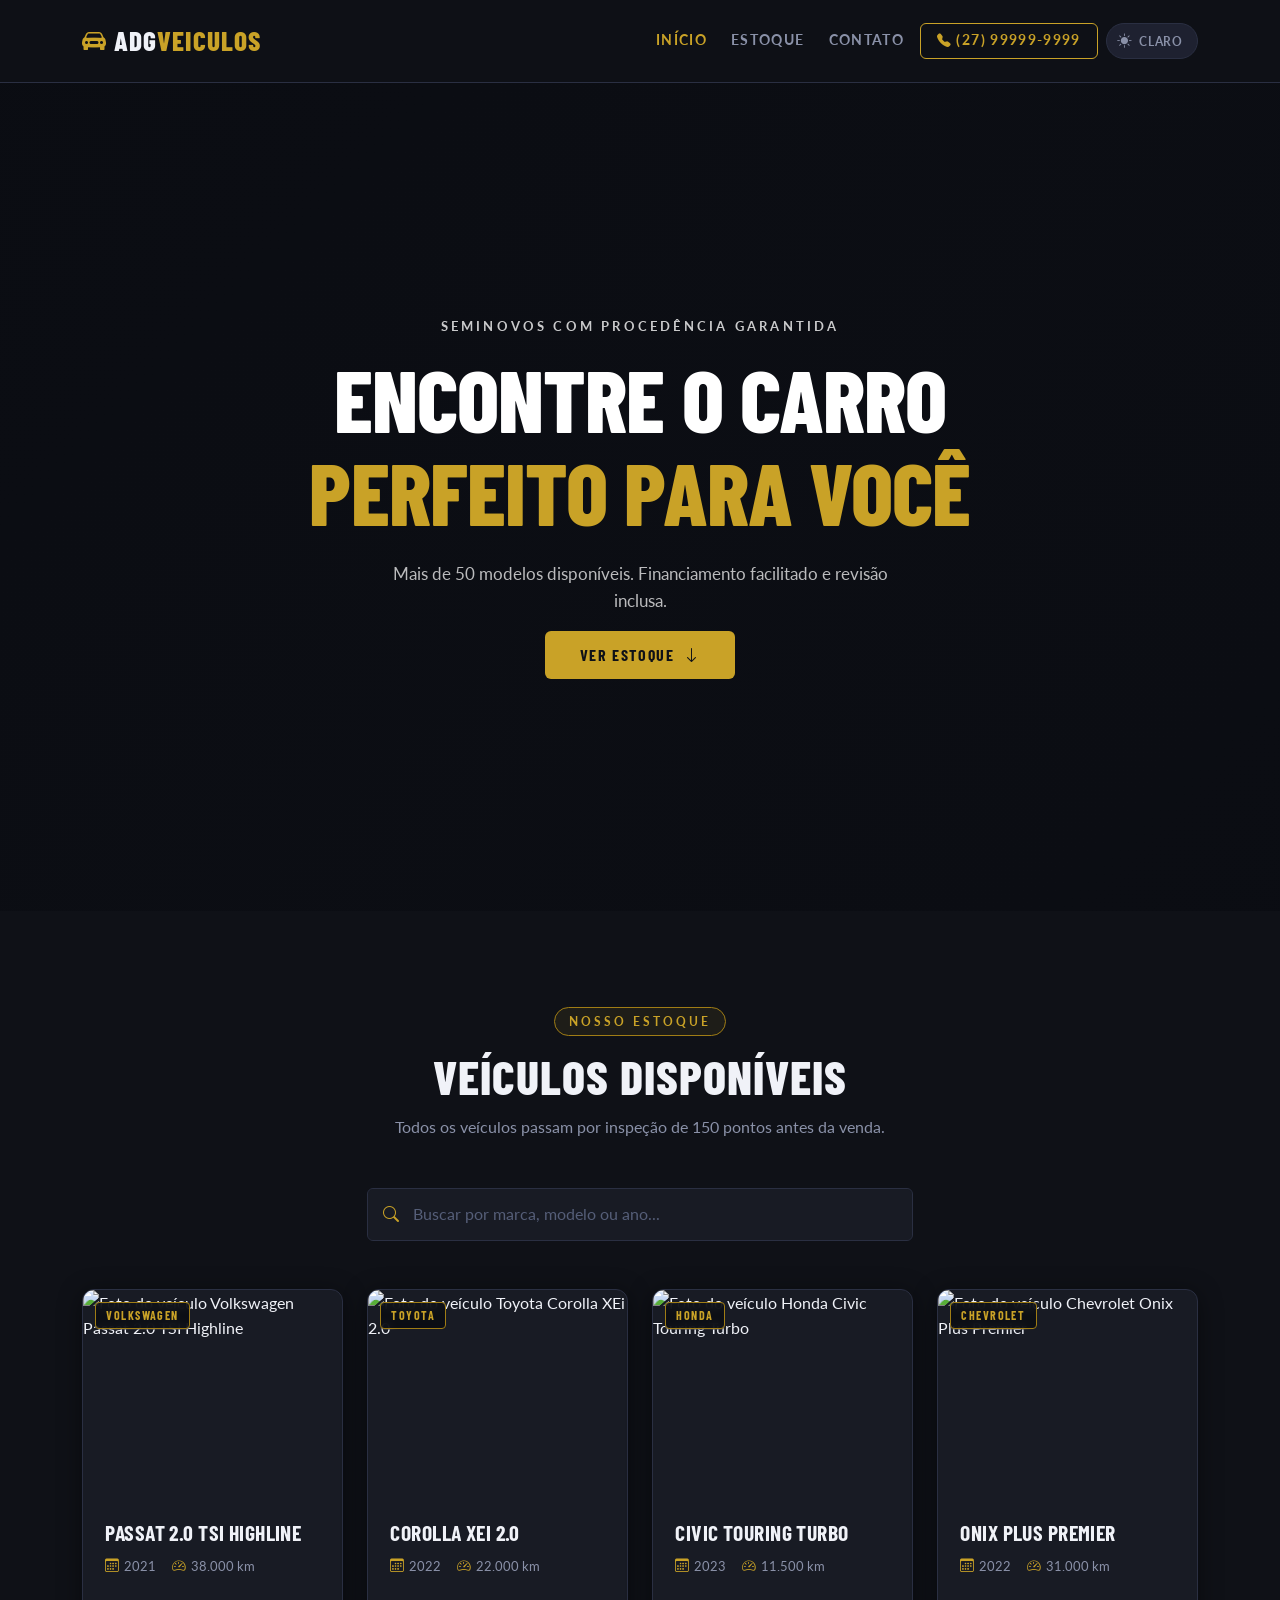
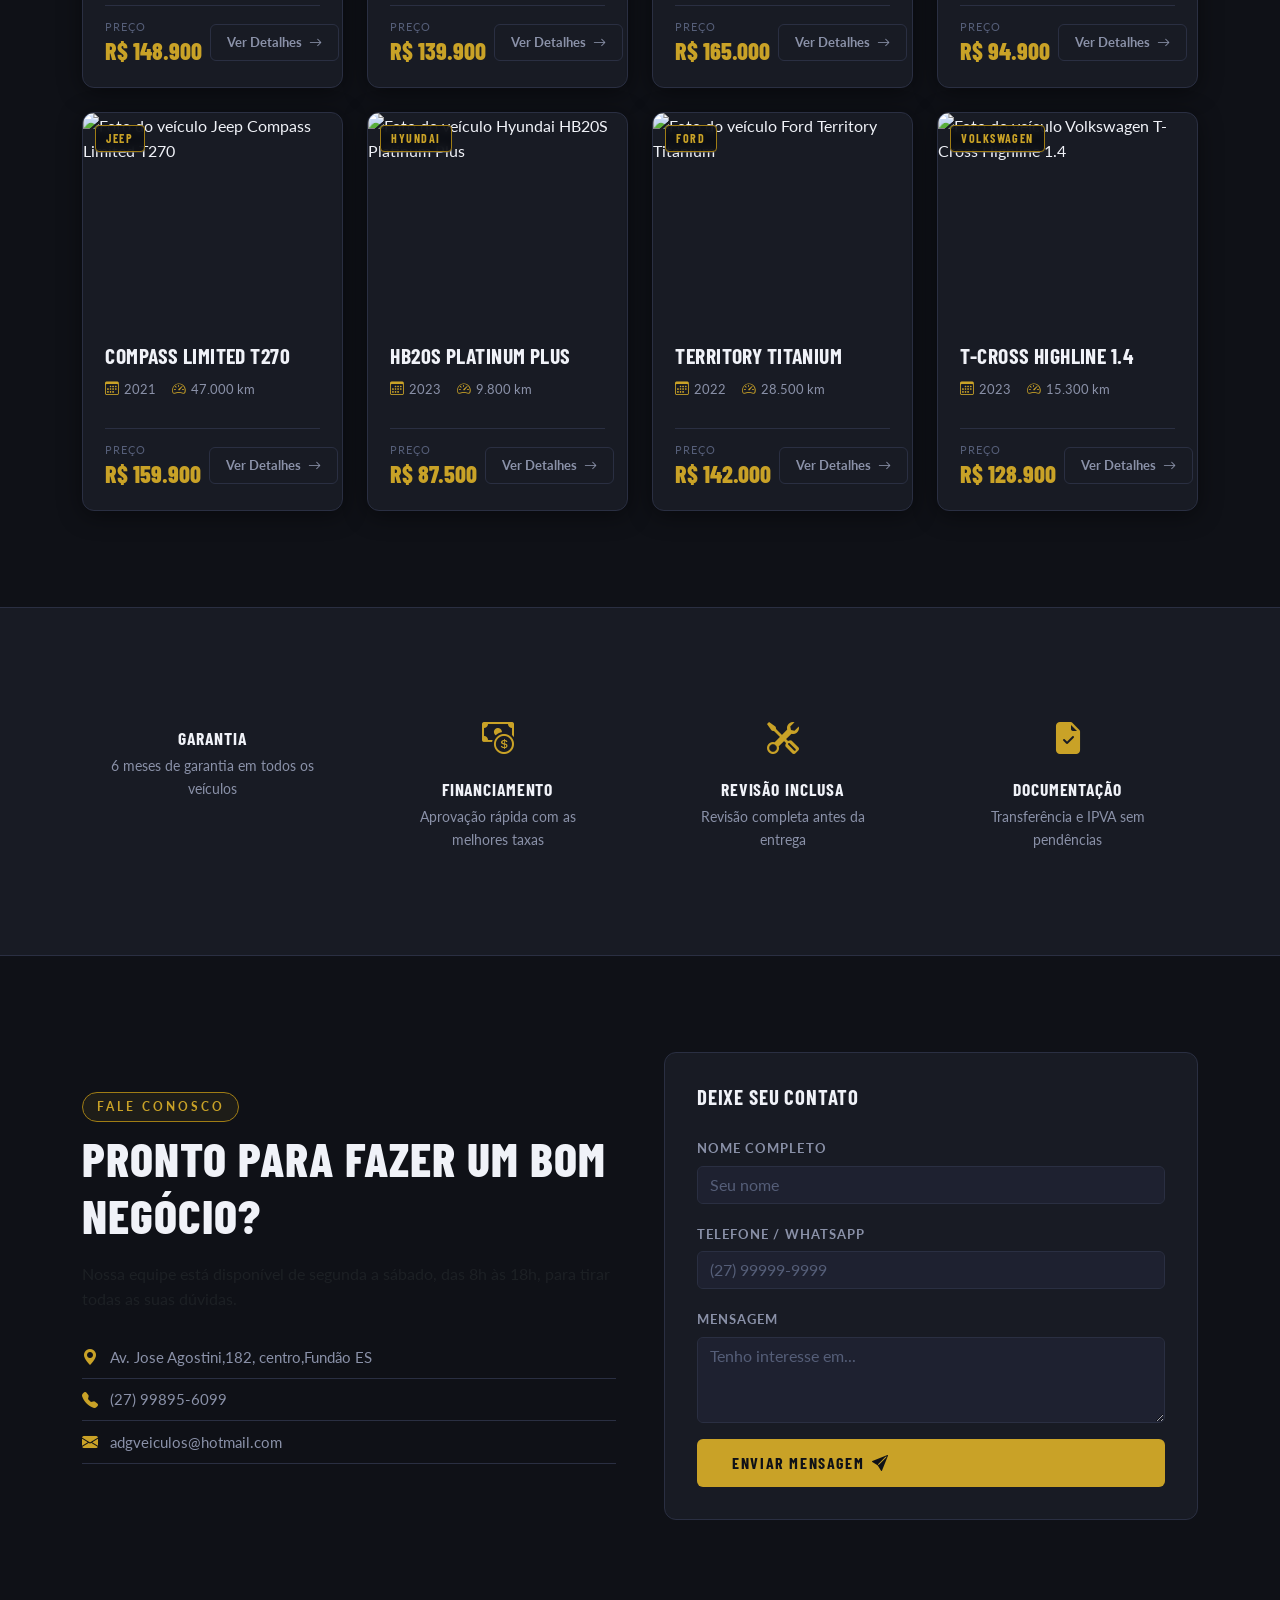
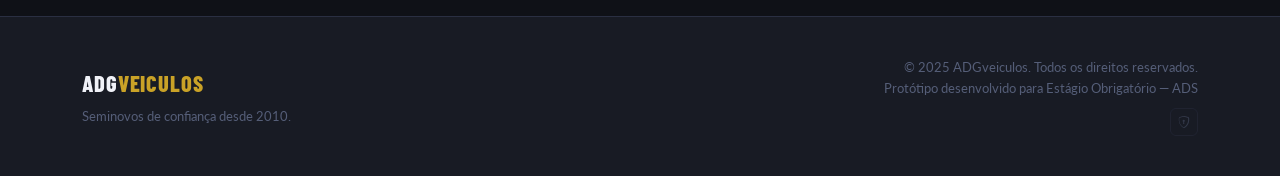
==== commit 058eea13: "Melhorias" ====
--- a/index.html
+++ b/index.html
@@ -1,20 +1,20 @@
 <!DOCTYPE html>
-  <!-- 
+<!--
   ============================================================
-  MOSTRUÁRIO DE VEÍCULOS
+  MOSTRUÁRIO DE VEÍCULOS SEMINOVOS — ADG-Veículos
   Arquivo: index.html
-  
-  Autor: Eduardo Almeida da Vitória
-  Descrição: Estrutura inicial do projeto (protótipo em desenvolvimento)
-  ============================================================ 
+  Descrição: Estrutura principal da aplicação. Utiliza HTML5
+  semântico com Bootstrap 5 para layout responsivo (Mobile First).
+  Autor: Protótipo de Estágio — ADS
+  ============================================================
 -->
-<html lang="pt-BR">
+<html lang="pt-BR" data-theme="dark">
 
 <head>
   <meta charset="UTF-8" />
   <!-- Meta viewport: essencial para responsividade em dispositivos móveis (Mobile First) -->
   <meta name="viewport" content="width=device-width, initial-scale=1.0" />
-  <title>ADGVEICULOS | Seminovos de Qualidade</title>
+  <title>ADGveiculos | Seminovos de Qualidade</title>
 
   <!-- Bootstrap 5.3 via CDN: fornece o sistema de grid, Navbar, Cards e demais componentes -->
   <link rel="stylesheet"
@@ -66,9 +66,24 @@
           <li class="nav-item"><a class="nav-link" href="#estoque">Estoque</a></li>
           <li class="nav-item"><a class="nav-link" href="#contato">Contato</a></li>
           <li class="nav-item">
-            <a class="nav-link btn-nav" href="tel:+5527998956099">
-              <i class="bi bi-telephone-fill me-1"></i>(27) 99895-6099
+            <a class="nav-link btn-nav" href="tel:+5527999999999">
+              <i class="bi bi-telephone-fill me-1"></i>(27) 99999-9999
             </a>
+          </li>
+          <!-- Botão de alternância de tema Dark/Light -->
+          <li class="nav-item">
+            <button id="btnTema" aria-label="Alternar tema de cores" title="Alternar tema">
+              <!-- Ícone e label para o tema DARK (quando está no dark, mostra "mudar p/ claro") -->
+              <span class="icon-dark">
+                <i class="bi bi-sun-fill" style="font-size:0.9rem"></i>
+                <span>Claro</span>
+              </span>
+              <!-- Ícone e label para o tema LIGHT (quando está no light, mostra "mudar p/ escuro") -->
+              <span class="icon-light">
+                <i class="bi bi-moon-fill" style="font-size:0.85rem"></i>
+                <span>Escuro</span>
+              </span>
+            </button>
           </li>
         </ul>
       </div>
@@ -223,9 +238,9 @@
           <h2 class="section-title mt-2">Pronto para fazer um bom negócio?</h2>
           <p class="mt-3 text-muted">Nossa equipe está disponível de segunda a sábado, das 8h às 18h, para tirar todas as suas dúvidas.</p>
           <ul class="contact-list mt-4">
-            <li><i class="bi bi-geo-alt-fill"></i> Av. Jose Agostini, 182, Centro, Fundão - ES</li>
+            <li><i class="bi bi-geo-alt-fill"></i> Av. Jose Agostini,182, centro,Fundão ES</li>
             <li><i class="bi bi-telephone-fill"></i> (27) 99895-6099</li>
-            <li><i class="bi bi-envelope-fill"></i> adgveiculos@hotmail.com.</li>
+            <li><i class="bi bi-envelope-fill"></i> adgveiculos@hotmail.com</li>
           </ul>
         </div>
         <div class="col-12 col-lg-6">
@@ -268,7 +283,7 @@
           <p class="footer-tagline">Seminovos de confiança desde 2010.</p>
         </div>
         <div class="col-12 col-md-6 text-center text-md-end">
-          <p class="footer-copy">&copy; 2025 ADGVEICULOS. Todos os direitos reservados.</p>
+          <p class="footer-copy">&copy; 2025 ADGveiculos. Todos os direitos reservados.</p>
           <p class="footer-dev">Protótipo desenvolvido para Estágio Obrigatório — ADS</p>
           <!-- Botão admin discreto: visível apenas para quem sabe que existe -->
           <a href="admin.html" class="btn-admin-discreto" title="Acesso Administrativo">
--- a/style.css
+++ b/style.css
@@ -0,0 +1,904 @@
+/*
+  ============================================================
+  ADGveiculos — style.css
+  SISTEMA DE TEMAS DARK / LIGHT
+  
+  Funcionamento:
+    O atributo data-theme no <html> controla o tema ativo.
+    :root[data-theme="dark"]  → paleta escura (carvão + dourado)
+    :root[data-theme="light"] → paleta clara (branco + azul + vermelho)
+  
+  O JavaScript alterna esse atributo e salva no localStorage.
+  Todas as regras de estilo usam variáveis CSS (var(--...))
+  então mudar o tema = reatribuir as variáveis = zero duplication.
+  ============================================================
+*/
+
+/* ============================================================
+   TEMA ESCURO  (padrão / dark)
+   Paleta: Carvão #0f1117, dourado #c9a227, branco suave
+   Transmite: luxo, sofisticação, confiança premium
+============================================================ */
+:root,
+:root[data-theme="dark"] {
+  --color-bg:        #0f1117;
+  --color-surface:   #181b24;
+  --color-surface-2: #1e2130;
+  --color-border:    #2a2f42;
+
+  --color-accent:       #c9a227;
+  --color-accent-light: #e0ba50;
+  --color-accent-dark:  #a07d15;
+  --color-accent-rgb:   201, 162, 39;
+
+  /* Segundo destaque (preço nos cards) */
+  --color-price:     #c9a227;
+
+  --color-text-primary:   #f0f2f8;
+  --color-text-secondary: #8a91a8;
+  --color-text-muted:     #555e78;
+  --color-text-on-accent: #0f1117;
+
+  --navbar-bg:       rgba(15, 17, 23, 0.96);
+  --section-alt-bg:  #181b24;
+
+  --hero-overlay: linear-gradient(135deg,
+    rgba(10,12,18,0.88) 0%,
+    rgba(10,12,18,0.68) 55%,
+    rgba(10,12,18,0.84) 100%);
+
+  --shadow-card:  0 4px 24px rgba(0,0,0,0.45);
+  --shadow-hover: 0 8px 40px rgba(201,162,39,0.2);
+
+  --scrollbar-thumb:       #2a2f42;
+  --scrollbar-thumb-hover: #a07d15;
+
+  /* toggler mobile cor */
+  --toggler-filter: invert(1);
+
+  /* Aliases backward-compat */
+  --color-gold:       #c9a227;
+  --color-gold-light: #e0ba50;
+  --color-gold-dark:  #a07d15;
+  --radius-card: 12px;
+  --radius-btn:  6px;
+  --transition-fast: 0.2s ease;
+  --transition-med:  0.35s ease;
+}
+
+/* ============================================================
+   TEMA CLARO  (light)
+   Paleta: Branco #f4f6fb, Azul #1a4fa0, Vermelho #d0222b
+   Transmite: dinamismo, acessibilidade, revendedora moderna
+============================================================ */
+:root[data-theme="light"] {
+  --color-bg:        #f2f5fc;
+  --color-surface:   #ffffff;
+  --color-surface-2: #e8edf8;
+  --color-border:    #ccd4ea;
+
+  --color-accent:       #1a4fa0;
+  --color-accent-light: #2e6fd4;
+  --color-accent-dark:  #0f3070;
+  --color-accent-rgb:   26, 79, 160;
+
+  /* Vermelho: preço, badges de destaque */
+  --color-price:     #d0222b;
+  --color-red:       #d0222b;
+  --color-red-light: #e8414a;
+  --color-red-dark:  #a81820;
+
+  --color-text-primary:   #0d1b3e;
+  --color-text-secondary: #4a5578;
+  --color-text-muted:     #8a93b0;
+  --color-text-on-accent: #ffffff;
+
+  --navbar-bg:      rgba(255,255,255,0.97);
+  --section-alt-bg: #e2e9f7;
+
+  --hero-overlay: linear-gradient(135deg,
+    rgba(13,27,62,0.82) 0%,
+    rgba(26,79,160,0.58) 55%,
+    rgba(208,34,43,0.30) 100%);
+
+  --shadow-card:  0 2px 16px rgba(13,27,62,0.10);
+  --shadow-hover: 0 6px 32px rgba(26,79,160,0.18);
+
+  --scrollbar-thumb:       #ccd4ea;
+  --scrollbar-thumb-hover: #1a4fa0;
+
+  --toggler-filter: none;
+
+  --color-gold:       #1a4fa0;
+  --color-gold-light: #2e6fd4;
+  --color-gold-dark:  #0f3070;
+  --radius-card: 12px;
+  --radius-btn:  6px;
+  --transition-fast: 0.2s ease;
+  --transition-med:  0.35s ease;
+}
+
+/* ============================================================
+   RESET E BASE
+============================================================ */
+*, *::before, *::after { box-sizing: border-box; margin: 0; padding: 0; }
+html { scroll-behavior: smooth; }
+
+body {
+  font-family: 'Lato', sans-serif;
+  background-color: var(--color-bg);
+  color: var(--color-text-primary);
+  line-height: 1.6;
+  -webkit-font-smoothing: antialiased;
+  transition: background-color 0.4s ease, color 0.3s ease;
+}
+
+a { text-decoration: none; color: inherit; }
+
+/* ============================================================
+   NAVBAR
+============================================================ */
+#mainNavbar {
+  background-color: var(--navbar-bg);
+  border-bottom: 1px solid var(--color-border);
+  padding: 0.9rem 0;
+  backdrop-filter: blur(14px);
+  -webkit-backdrop-filter: blur(14px);
+  position: sticky;
+  top: 0;
+  z-index: 1000;
+  transition: background-color 0.4s ease, border-color 0.3s ease;
+}
+
+.brand-name {
+  font-family: 'Barlow Condensed', sans-serif;
+  font-size: 1.7rem;
+  font-weight: 800;
+  letter-spacing: 0.04em;
+  color: var(--color-text-primary);
+  text-transform: uppercase;
+  transition: color 0.3s ease;
+}
+
+.brand-accent { color: var(--color-accent); }
+.brand-icon   { font-size: 1.5rem; color: var(--color-accent); }
+
+.navbar-nav .nav-link {
+  color: var(--color-text-secondary);
+  font-weight: 700;
+  font-size: 0.85rem;
+  letter-spacing: 0.1em;
+  text-transform: uppercase;
+  padding: 0.5rem 0.75rem;
+  transition: color 0.2s ease;
+}
+
+.navbar-nav .nav-link:hover,
+.navbar-nav .nav-link.active { color: var(--color-accent); }
+
+.btn-nav {
+  background: transparent;
+  border: 1px solid var(--color-accent) !important;
+  border-radius: var(--radius-btn);
+  color: var(--color-accent) !important;
+  padding: 0.4rem 1rem !important;
+  transition: all 0.2s ease;
+}
+
+.btn-nav:hover {
+  background: var(--color-accent);
+  color: var(--color-text-on-accent) !important;
+}
+
+.navbar-toggler { border-color: var(--color-border); }
+.navbar-toggler-icon { filter: var(--toggler-filter); }
+
+/* ============================================================
+   BOTÃO DE ALTERNÂNCIA DE TEMA
+   Pill discreto na navbar. Ícone + label mudam via CSS
+   usando seletores [data-theme="light"] no <html>.
+============================================================ */
+#btnTema {
+  display: inline-flex;
+  align-items: center;
+  gap: 0.4rem;
+  background: var(--color-surface-2);
+  border: 1px solid var(--color-border);
+  border-radius: 20px;
+  color: var(--color-text-secondary);
+  font-family: 'Lato', sans-serif;
+  font-size: 0.75rem;
+  font-weight: 700;
+  letter-spacing: 0.08em;
+  text-transform: uppercase;
+  padding: 0.35rem 0.85rem 0.35rem 0.65rem;
+  cursor: pointer;
+  transition: all 0.25s ease;
+  white-space: nowrap;
+  flex-shrink: 0;
+}
+
+#btnTema:hover {
+  border-color: var(--color-accent);
+  color: var(--color-accent);
+  background: rgba(var(--color-accent-rgb), 0.07);
+  transform: translateY(-1px);
+}
+
+/* Ícone: sol visível no tema dark (indica "mudar para claro") */
+#btnTema .icon-dark { display: flex; align-items: center; gap: 0.4rem; }
+#btnTema .icon-light { display: none;  align-items: center; gap: 0.4rem; }
+
+:root[data-theme="light"] #btnTema .icon-dark  { display: none; }
+:root[data-theme="light"] #btnTema .icon-light { display: flex; }
+
+/* ============================================================
+   HERO
+============================================================ */
+.hero-section {
+  position: relative;
+  min-height: 92vh;
+  display: flex;
+  align-items: center;
+  justify-content: center;
+  background-image: url('https://images.unsplash.com/photo-1492144534655-ae79c964c9d7?w=1600&q=80');
+  background-size: cover;
+  background-position: center;
+  background-attachment: fixed;
+  overflow: hidden;
+}
+
+.hero-overlay {
+  position: absolute;
+  inset: 0;
+  background: var(--hero-overlay);
+  transition: background 0.5s ease;
+}
+
+.hero-content {
+  position: relative;
+  z-index: 1;
+  max-width: 780px;
+  padding: 2rem 1rem;
+  animation: fadeInUp 0.9s ease both;
+}
+
+/* Texto do hero: sempre claro (está sobre imagem escurecida) */
+.hero-eyebrow {
+  font-size: 0.8rem;
+  font-weight: 700;
+  letter-spacing: 0.25em;
+  text-transform: uppercase;
+  color: rgba(255,255,255,0.78);
+  margin-bottom: 1rem;
+}
+
+:root[data-theme="light"] .hero-eyebrow { color: #a8ceff; }
+
+.hero-title {
+  font-family: 'Barlow Condensed', sans-serif;
+  font-size: clamp(2.8rem, 7vw, 5.5rem);
+  font-weight: 800;
+  line-height: 1.05;
+  letter-spacing: -0.01em;
+  text-transform: uppercase;
+  color: #ffffff;
+}
+
+.hero-highlight {
+  display: inline-block;
+  position: relative;
+}
+
+/* Dark: highlight dourado  |  Light: highlight vermelho vivo */
+:root[data-theme="dark"]  .hero-highlight { color: var(--color-accent); }
+:root[data-theme="light"] .hero-highlight { color: #ff7070; }
+
+.hero-subtitle {
+  font-size: 1.05rem;
+  color: rgba(255,255,255,0.72);
+  max-width: 520px;
+  margin: 1.5rem auto 0;
+}
+
+/* ============================================================
+   BOTÃO CTA PRINCIPAL
+============================================================ */
+.btn-primary-custom {
+  background: var(--color-accent);
+  border: none;
+  color: var(--color-text-on-accent);
+  font-family: 'Barlow Condensed', sans-serif;
+  font-size: 1rem;
+  font-weight: 700;
+  letter-spacing: 0.1em;
+  text-transform: uppercase;
+  padding: 0.75rem 2.2rem;
+  border-radius: var(--radius-btn);
+  transition: all 0.2s ease;
+  display: inline-flex;
+  align-items: center;
+}
+
+.btn-primary-custom:hover {
+  background: var(--color-accent-light);
+  color: var(--color-text-on-accent);
+  transform: translateY(-2px);
+  box-shadow: 0 6px 20px rgba(var(--color-accent-rgb), 0.4);
+}
+
+.btn-primary-custom:active { transform: translateY(0); }
+
+/* ============================================================
+   SEÇÃO ESTOQUE
+============================================================ */
+.section-estoque {
+  padding: 6rem 0;
+  background-color: var(--color-bg);
+  transition: background-color 0.4s ease;
+}
+
+.section-tag {
+  display: inline-block;
+  font-size: 0.75rem;
+  font-weight: 700;
+  letter-spacing: 0.25em;
+  text-transform: uppercase;
+  color: var(--color-accent);
+  border: 1px solid var(--color-accent-dark);
+  padding: 0.25rem 0.85rem;
+  border-radius: 2rem;
+  background: rgba(var(--color-accent-rgb), 0.08);
+}
+
+.section-title {
+  font-family: 'Barlow Condensed', sans-serif;
+  font-size: clamp(2rem, 4vw, 3rem);
+  font-weight: 800;
+  text-transform: uppercase;
+  letter-spacing: 0.02em;
+  color: var(--color-text-primary);
+  margin-top: 0.75rem;
+}
+
+.section-subtitle {
+  color: var(--color-text-secondary);
+  font-size: 1rem;
+  max-width: 520px;
+  margin: 0.5rem auto 0;
+}
+
+/* ============================================================
+   BARRA DE BUSCA
+============================================================ */
+.search-wrapper { position: relative; }
+
+.search-icon {
+  position: absolute;
+  left: 1rem;
+  top: 50%;
+  transform: translateY(-50%);
+  color: var(--color-accent);
+  font-size: 1rem;
+  z-index: 2;
+  pointer-events: none;
+}
+
+.search-input {
+  background-color: var(--color-surface);
+  border: 1px solid var(--color-border);
+  color: var(--color-text-primary);
+  padding: 0.85rem 1rem 0.85rem 2.8rem;
+  border-radius: var(--radius-btn);
+  font-size: 1rem;
+  width: 100%;
+  transition: border-color 0.2s ease, box-shadow 0.2s ease, background-color 0.4s ease;
+}
+
+.search-input:focus {
+  background-color: var(--color-surface);
+  color: var(--color-text-primary);
+  border-color: var(--color-accent);
+  box-shadow: 0 0 0 3px rgba(var(--color-accent-rgb), 0.15);
+  outline: none;
+}
+
+.search-input::placeholder { color: var(--color-text-muted); }
+
+/* ============================================================
+   CARDS DE VEÍCULOS
+============================================================ */
+.vehicle-card {
+  background-color: var(--color-surface);
+  border: 1px solid var(--color-border);
+  border-radius: var(--radius-card);
+  overflow: hidden;
+  box-shadow: var(--shadow-card);
+  transition:
+    transform 0.35s ease,
+    box-shadow 0.35s ease,
+    border-color 0.25s ease,
+    background-color 0.4s ease;
+  height: 100%;
+  display: flex;
+  flex-direction: column;
+  animation: fadeInUp 0.5s ease both;
+}
+
+.vehicle-card:hover {
+  transform: translateY(-6px);
+  box-shadow: var(--shadow-hover);
+  border-color: var(--color-accent-dark);
+}
+
+.card-img-wrapper {
+  position: relative;
+  overflow: hidden;
+  height: 210px;
+}
+
+.card-img-wrapper img {
+  width: 100%;
+  height: 100%;
+  object-fit: cover;
+  display: block;
+  transition: transform 0.5s ease;
+}
+
+.vehicle-card:hover .card-img-wrapper img { transform: scale(1.06); }
+
+/* Badge de marca: escuro=dourado, claro=azul sobre branco */
+.card-badge {
+  position: absolute;
+  top: 0.75rem;
+  left: 0.75rem;
+  font-family: 'Barlow Condensed', sans-serif;
+  font-size: 0.75rem;
+  font-weight: 700;
+  letter-spacing: 0.12em;
+  text-transform: uppercase;
+  padding: 0.2rem 0.65rem;
+  border-radius: 4px;
+  backdrop-filter: blur(4px);
+  transition: all 0.3s ease;
+}
+
+:root[data-theme="dark"] .card-badge {
+  background: rgba(10,12,18,0.85);
+  border: 1px solid var(--color-accent-dark);
+  color: var(--color-accent);
+}
+
+:root[data-theme="light"] .card-badge {
+  background: rgba(255,255,255,0.92);
+  border: 1px solid var(--color-accent);
+  color: var(--color-accent);
+}
+
+.card-body-custom {
+  padding: 1.25rem 1.4rem;
+  display: flex;
+  flex-direction: column;
+  flex: 1;
+}
+
+.card-modelo {
+  font-family: 'Barlow Condensed', sans-serif;
+  font-size: 1.35rem;
+  font-weight: 700;
+  text-transform: uppercase;
+  letter-spacing: 0.02em;
+  color: var(--color-text-primary);
+  line-height: 1.2;
+  margin-bottom: 0.6rem;
+}
+
+.card-specs { display: flex; gap: 1rem; margin-bottom: 1rem; }
+
+.spec-item {
+  display: flex;
+  align-items: center;
+  gap: 0.3rem;
+  font-size: 0.82rem;
+  color: var(--color-text-secondary);
+}
+
+.spec-item i { color: var(--color-accent); font-size: 0.85rem; }
+
+.card-divider {
+  height: 1px;
+  background: var(--color-border);
+  margin: 0.75rem 0;
+  transition: background-color 0.4s ease;
+}
+
+.card-footer-custom {
+  display: flex;
+  align-items: center;
+  justify-content: space-between;
+  gap: 0.5rem;
+  margin-top: auto;
+}
+
+.card-price-label {
+  font-size: 0.7rem;
+  color: var(--color-text-muted);
+  text-transform: uppercase;
+  letter-spacing: 0.08em;
+  display: block;
+  margin-bottom: 0.2rem;
+}
+
+.card-price {
+  font-family: 'Barlow Condensed', sans-serif;
+  font-size: 1.5rem;
+  font-weight: 800;
+  color: var(--color-price);
+  line-height: 1;
+  transition: color 0.3s ease;
+}
+
+.btn-card {
+  background: transparent;
+  border: 1px solid var(--color-border);
+  color: var(--color-text-secondary);
+  font-size: 0.82rem;
+  font-weight: 700;
+  padding: 0.45rem 1rem;
+  border-radius: var(--radius-btn);
+  cursor: pointer;
+  transition: all 0.2s ease;
+  white-space: nowrap;
+}
+
+.btn-card:hover {
+  border-color: var(--color-accent);
+  color: var(--color-accent);
+  background: rgba(var(--color-accent-rgb), 0.07);
+}
+
+/* ============================================================
+   SEÇÃO DIFERENCIAIS
+============================================================ */
+.section-diferenciais {
+  padding: 5rem 0;
+  background-color: var(--section-alt-bg);
+  border-top: 1px solid var(--color-border);
+  border-bottom: 1px solid var(--color-border);
+  transition: background-color 0.4s ease;
+}
+
+.diferencial-item { padding: 1.5rem; }
+
+.diferencial-icon {
+  font-size: 2rem;
+  color: var(--color-accent);
+  margin-bottom: 1rem;
+  display: block;
+  transition: color 0.3s ease;
+}
+
+/* No light, ícones pares ficam vermelhos → alternância azul/vermelho */
+:root[data-theme="light"] .diferencial-item:nth-child(even) .diferencial-icon {
+  color: var(--color-red);
+}
+
+.diferencial-item h5 {
+  font-family: 'Barlow Condensed', sans-serif;
+  font-size: 1.1rem;
+  font-weight: 700;
+  text-transform: uppercase;
+  letter-spacing: 0.05em;
+  color: var(--color-text-primary);
+  margin-bottom: 0.4rem;
+}
+
+.diferencial-item p { font-size: 0.88rem; color: var(--color-text-secondary); margin: 0; }
+
+/* ============================================================
+   SEÇÃO CONTATO
+============================================================ */
+.section-contato {
+  padding: 6rem 0;
+  background-color: var(--color-bg);
+  transition: background-color 0.4s ease;
+}
+
+.contact-list { list-style: none; padding: 0; }
+
+.contact-list li {
+  display: flex;
+  align-items: center;
+  gap: 0.75rem;
+  color: var(--color-text-secondary);
+  font-size: 0.95rem;
+  padding: 0.5rem 0;
+  border-bottom: 1px solid var(--color-border);
+}
+
+.contact-list li i { color: var(--color-accent); font-size: 1rem; flex-shrink: 0; }
+
+.contact-form-card {
+  background: var(--color-surface);
+  border: 1px solid var(--color-border);
+  border-radius: var(--radius-card);
+  padding: 2rem;
+  transition: background-color 0.4s ease;
+}
+
+.contact-form-card h5 {
+  font-family: 'Barlow Condensed', sans-serif;
+  font-size: 1.3rem;
+  font-weight: 700;
+  text-transform: uppercase;
+  letter-spacing: 0.04em;
+}
+
+.contact-form-card .form-control {
+  background-color: var(--color-surface-2);
+  border-color: var(--color-border);
+  color: var(--color-text-primary);
+  border-radius: var(--radius-btn);
+  transition: background-color 0.4s ease;
+}
+
+.contact-form-card .form-control:focus {
+  background-color: var(--color-surface-2);
+  border-color: var(--color-accent);
+  color: var(--color-text-primary);
+  box-shadow: 0 0 0 3px rgba(var(--color-accent-rgb), 0.15);
+}
+
+.contact-form-card .form-control::placeholder { color: var(--color-text-muted); }
+
+.contact-form-card .form-label {
+  font-size: 0.82rem;
+  font-weight: 700;
+  color: var(--color-text-secondary);
+  text-transform: uppercase;
+  letter-spacing: 0.08em;
+  margin-bottom: 0.4rem;
+}
+
+/* ============================================================
+   MODAL
+============================================================ */
+.modal-custom {
+  background: var(--color-surface);
+  border: 1px solid var(--color-border);
+  border-radius: var(--radius-card);
+  color: var(--color-text-primary);
+  transition: background-color 0.4s ease;
+}
+
+.modal-custom .modal-header {
+  background: var(--color-surface-2);
+  border-radius: var(--radius-card) var(--radius-card) 0 0;
+  padding: 1.25rem 1.5rem;
+}
+
+.modal-custom .modal-title {
+  font-family: 'Barlow Condensed', sans-serif;
+  font-size: 1.4rem;
+  letter-spacing: 0.04em;
+  text-transform: uppercase;
+  color: var(--color-accent);
+}
+
+:root[data-theme="light"] .btn-close-white {
+  filter: invert(1) brightness(0.15);
+}
+
+.modal-detail-img {
+  width: 100%;
+  height: 260px;
+  object-fit: cover;
+  border-radius: 8px;
+  margin-bottom: 1.5rem;
+  display: block;
+}
+
+.modal-specs-grid {
+  display: grid;
+  grid-template-columns: repeat(2, 1fr);
+  gap: 0.75rem;
+  margin-bottom: 1.5rem;
+}
+
+.modal-spec-box {
+  background: var(--color-surface-2);
+  border: 1px solid var(--color-border);
+  border-radius: 8px;
+  padding: 0.85rem 1rem;
+}
+
+.modal-spec-box span {
+  display: block;
+  font-size: 0.72rem;
+  font-weight: 700;
+  color: var(--color-text-muted);
+  text-transform: uppercase;
+  letter-spacing: 0.1em;
+  margin-bottom: 0.2rem;
+}
+
+.modal-spec-box strong {
+  font-family: 'Barlow Condensed', sans-serif;
+  font-size: 1.05rem;
+  font-weight: 700;
+  color: var(--color-text-primary);
+}
+
+.modal-price-box {
+  background: linear-gradient(135deg,
+    rgba(var(--color-accent-rgb), 0.10),
+    rgba(var(--color-accent-rgb), 0.03));
+  border: 1px solid var(--color-accent-dark);
+  border-radius: 8px;
+  padding: 1rem 1.25rem;
+  display: flex;
+  align-items: center;
+  justify-content: space-between;
+  flex-wrap: wrap;
+  gap: 0.75rem;
+}
+
+.modal-price-value {
+  font-family: 'Barlow Condensed', sans-serif;
+  font-size: 2rem;
+  font-weight: 800;
+  color: var(--color-price);
+  line-height: 1;
+  transition: color 0.3s ease;
+}
+
+.modal-price-label {
+  font-size: 0.78rem;
+  color: var(--color-text-muted);
+  text-transform: uppercase;
+  letter-spacing: 0.08em;
+}
+
+/* ============================================================
+   RODAPÉ
+============================================================ */
+.site-footer {
+  background-color: var(--color-surface);
+  border-top: 1px solid var(--color-border);
+  padding: 2.5rem 0;
+  transition: background-color 0.4s ease, border-color 0.3s ease;
+}
+
+:root[data-theme="light"] .site-footer {
+  border-top: 3px solid var(--color-accent);
+}
+
+.footer-brand { font-size: 1.4rem; display: block; margin-bottom: 0.25rem; }
+.footer-tagline { font-size: 0.82rem; color: var(--color-text-muted); margin: 0; }
+.footer-copy, .footer-dev { font-size: 0.8rem; color: var(--color-text-muted); margin: 0; line-height: 1.7; }
+
+/* ============================================================
+   BOTÃO ADMIN DISCRETO
+============================================================ */
+.btn-admin-discreto {
+  display: inline-flex;
+  align-items: center;
+  justify-content: center;
+  width: 28px;
+  height: 28px;
+  border-radius: 6px;
+  background: transparent;
+  border: 1px solid var(--color-border);
+  color: var(--color-text-muted);
+  font-size: 0.75rem;
+  margin-top: 0.5rem;
+  transition: all 0.2s ease;
+  opacity: 0.45;
+}
+
+.btn-admin-discreto:hover {
+  opacity: 1;
+  border-color: var(--color-accent-dark);
+  color: var(--color-accent);
+  background: rgba(var(--color-accent-rgb), 0.07);
+}
+
+/* ============================================================
+   BADGE DE FOTOS
+============================================================ */
+.card-badge-fotos {
+  position: absolute;
+  bottom: 0.6rem;
+  right: 0.6rem;
+  font-size: 0.68rem;
+  font-weight: 700;
+  letter-spacing: 0.06em;
+  padding: 0.18rem 0.55rem;
+  border-radius: 4px;
+  backdrop-filter: blur(4px);
+  transition: all 0.3s ease;
+}
+
+:root[data-theme="dark"] .card-badge-fotos {
+  background: rgba(10,12,18,0.82);
+  border: 1px solid rgba(var(--color-accent-rgb), 0.4);
+  color: var(--color-accent);
+}
+
+:root[data-theme="light"] .card-badge-fotos {
+  background: rgba(255,255,255,0.92);
+  border: 1px solid var(--color-accent);
+  color: var(--color-accent);
+}
+
+/* ============================================================
+   GALERIA / CARROSSEL
+============================================================ */
+.modal-carousel-indicators { bottom: -1.5rem !important; }
+
+.modal-carousel-indicators [data-bs-target] {
+  background-color: var(--color-accent) !important;
+  opacity: 0.4;
+  width: 8px;
+  height: 8px;
+  border-radius: 50%;
+  border: none;
+}
+
+.modal-carousel-indicators .active { opacity: 1 !important; }
+
+.modal-foto-contador {
+  font-size: 0.75rem;
+  color: var(--color-text-muted);
+  margin-bottom: 1.25rem;
+  margin-top: 1.8rem;
+  text-align: center;
+}
+
+/* ============================================================
+   ANIMAÇÕES
+============================================================ */
+@keyframes fadeInUp {
+  from { opacity: 0; transform: translateY(24px); }
+  to   { opacity: 1; transform: translateY(0); }
+}
+
+@keyframes themePop {
+  0%   { transform: scale(1); }
+  40%  { transform: scale(1.18) rotate(12deg); }
+  100% { transform: scale(1) rotate(0deg); }
+}
+
+.btn-tema-pop i { animation: themePop 0.4s ease both; }
+
+/* Stagger nos cards */
+.vehicle-card:nth-child(1) { animation-delay: 0.05s; }
+.vehicle-card:nth-child(2) { animation-delay: 0.10s; }
+.vehicle-card:nth-child(3) { animation-delay: 0.15s; }
+.vehicle-card:nth-child(4) { animation-delay: 0.20s; }
+.vehicle-card:nth-child(5) { animation-delay: 0.25s; }
+.vehicle-card:nth-child(6) { animation-delay: 0.30s; }
+.vehicle-card:nth-child(7) { animation-delay: 0.35s; }
+.vehicle-card:nth-child(8) { animation-delay: 0.40s; }
+
+/* ============================================================
+   RESPONSIVIDADE
+============================================================ */
+@media (max-width: 576px) {
+  .section-estoque, .section-contato { padding: 4rem 0; }
+  .hero-section { background-attachment: scroll; }
+  .modal-specs-grid { grid-template-columns: 1fr; }
+}
+
+/* ============================================================
+   SCROLLBAR
+============================================================ */
+::-webkit-scrollbar { width: 8px; }
+::-webkit-scrollbar-track { background: var(--color-bg); }
+::-webkit-scrollbar-thumb { background: var(--scrollbar-thumb); border-radius: 4px; }
+::-webkit-scrollbar-thumb:hover { background: var(--scrollbar-thumb-hover); }
+
+::selection {
+  background: var(--color-accent);
+  color: var(--color-text-on-accent);
+}
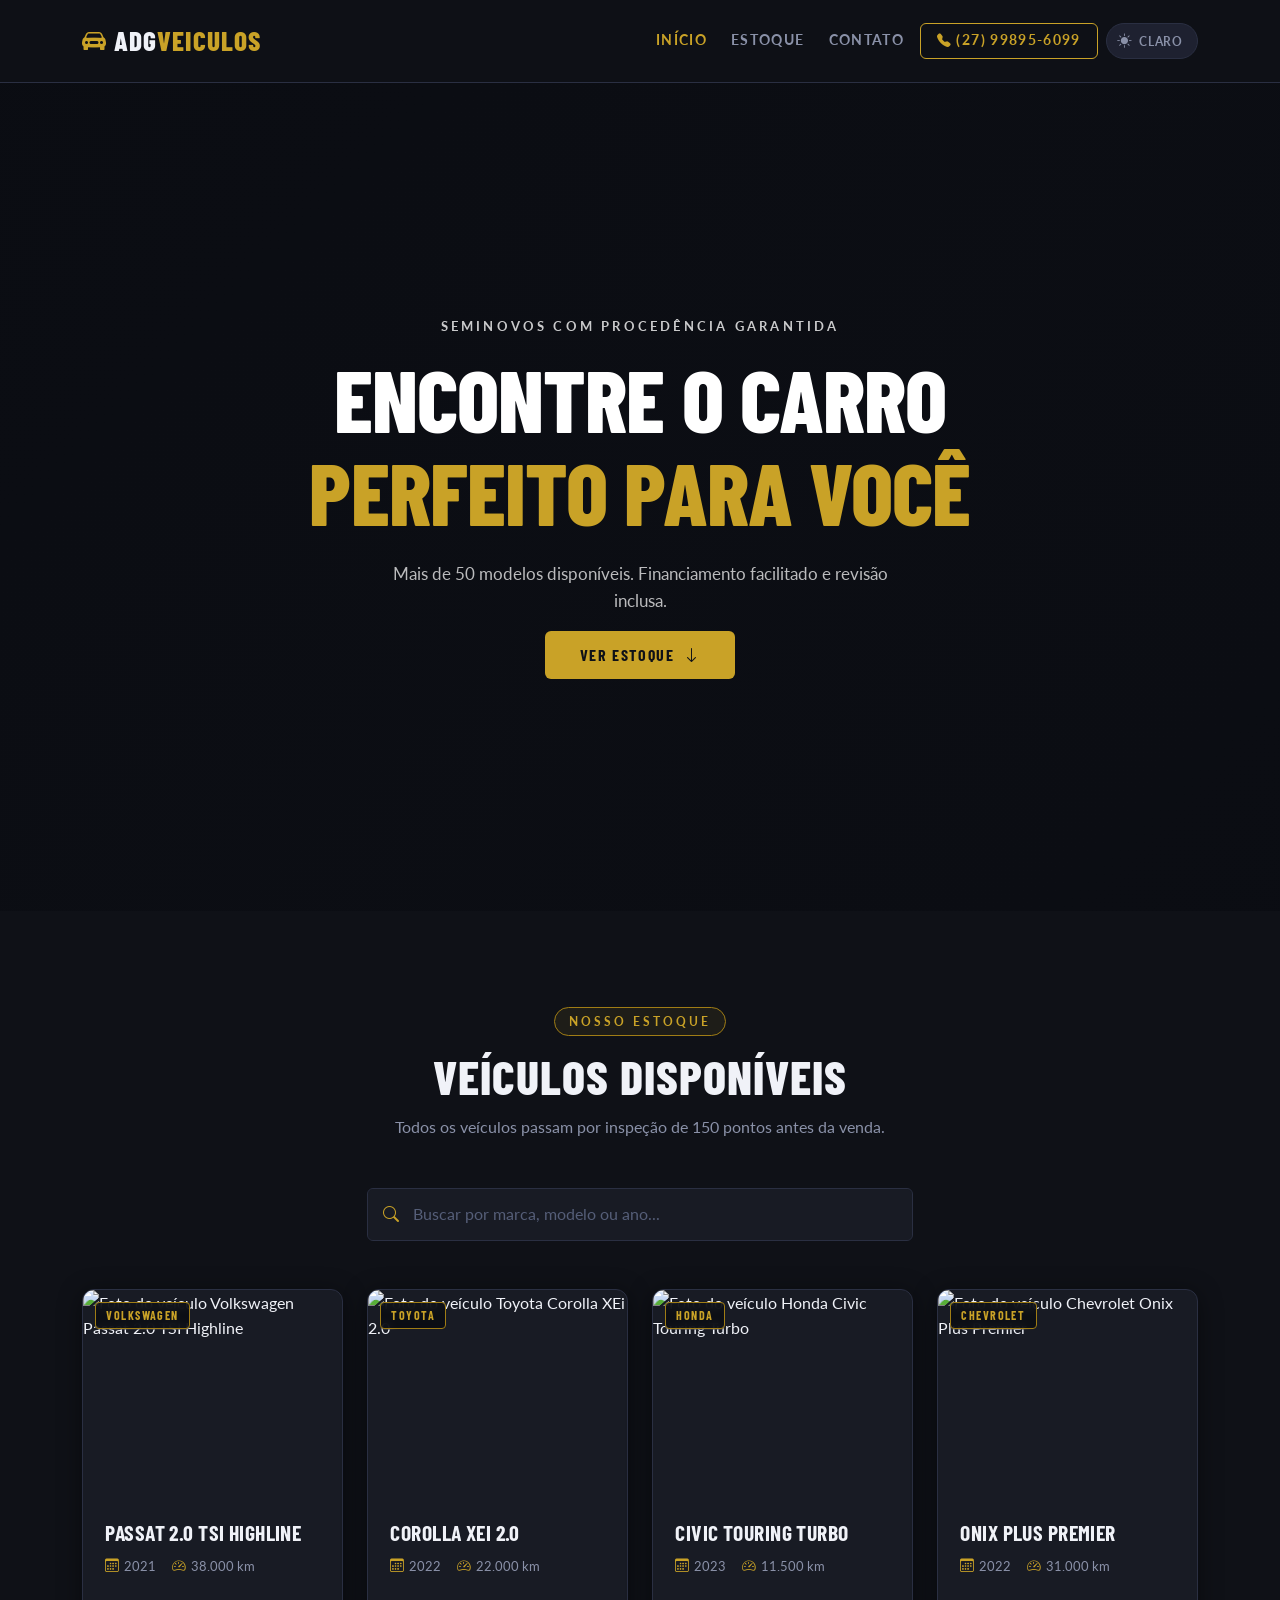
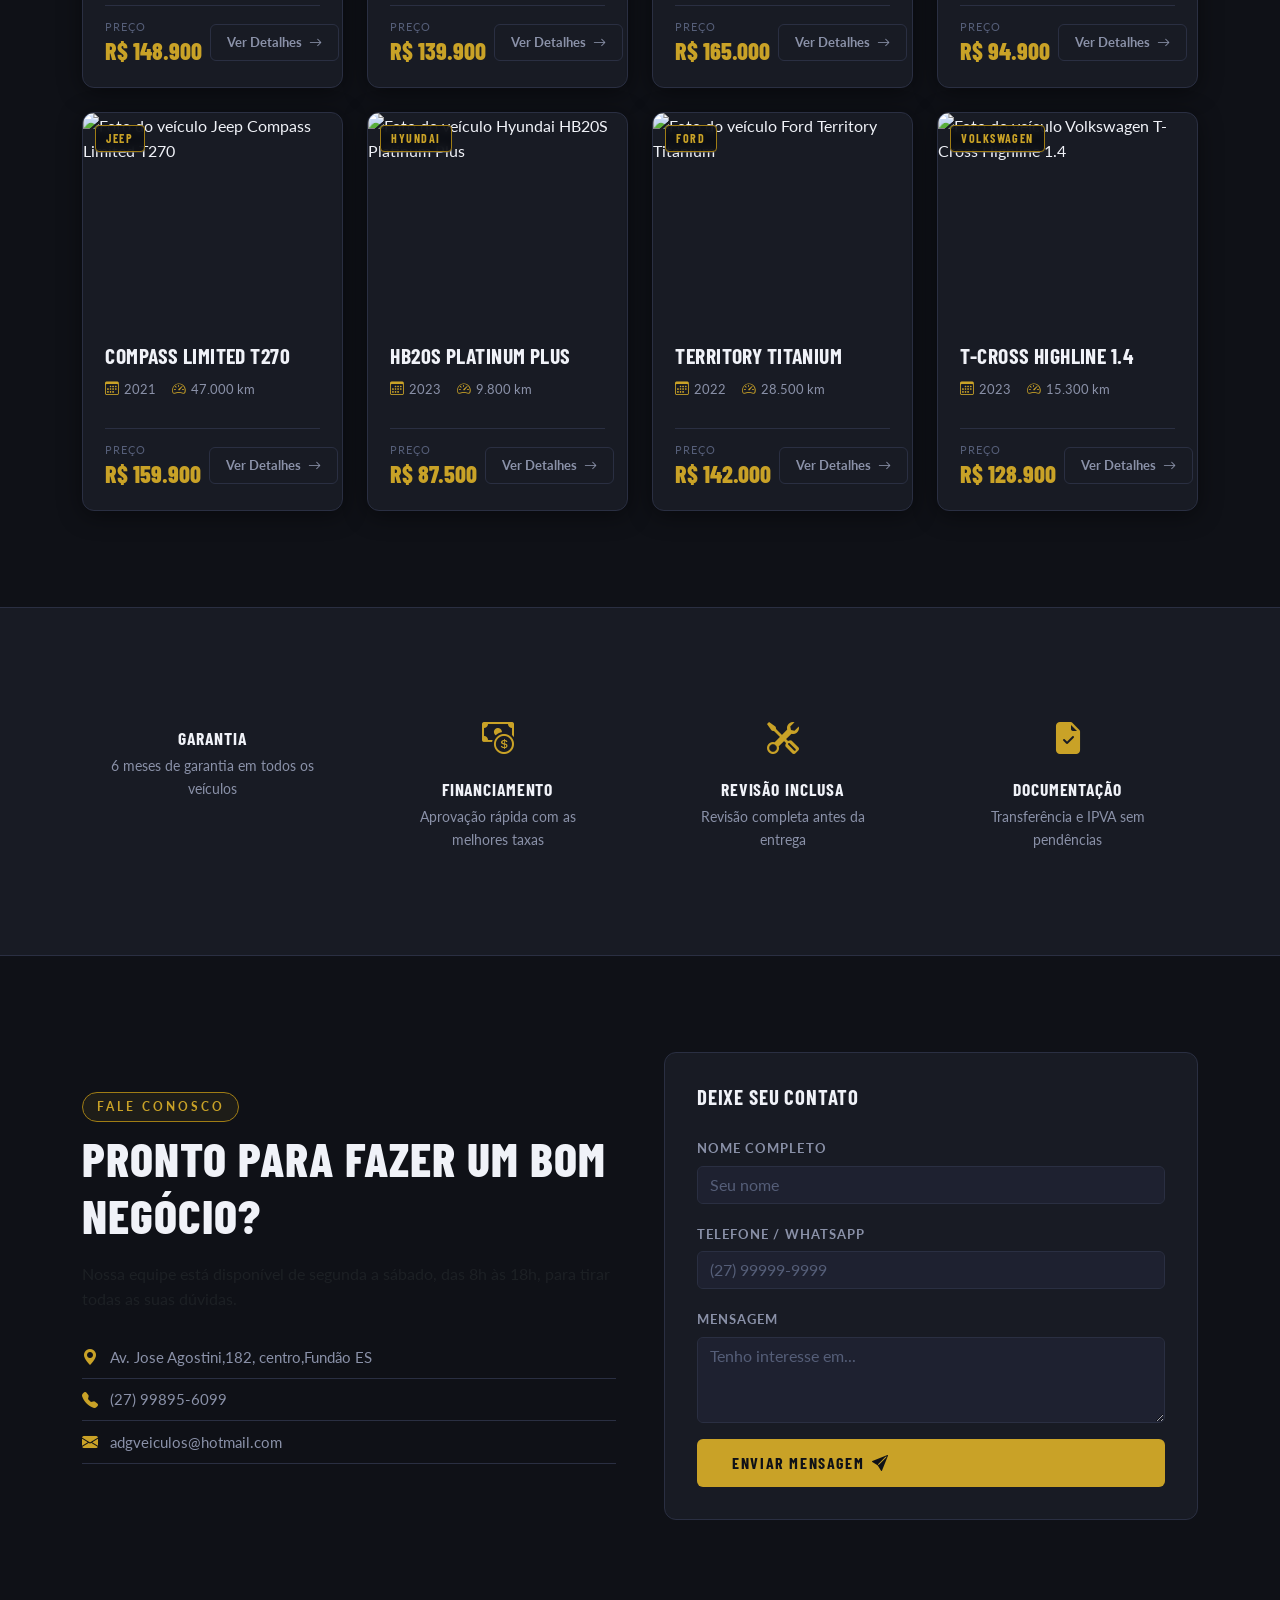
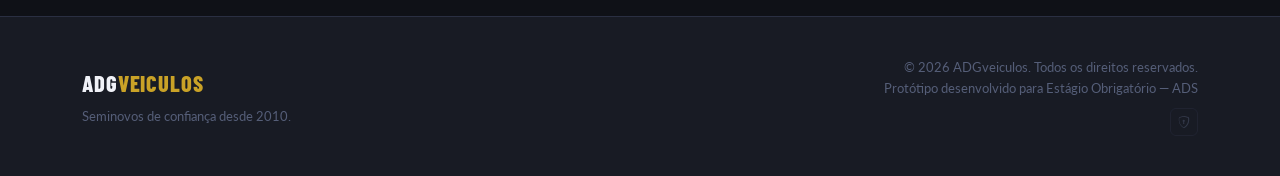
==== commit 4dbaeaf5: "Atualizações" ====
--- a/index.html
+++ b/index.html
@@ -66,8 +66,8 @@
           <li class="nav-item"><a class="nav-link" href="#estoque">Estoque</a></li>
           <li class="nav-item"><a class="nav-link" href="#contato">Contato</a></li>
           <li class="nav-item">
-            <a class="nav-link btn-nav" href="tel:+5527999999999">
-              <i class="bi bi-telephone-fill me-1"></i>(27) 99999-9999
+            <a class="nav-link btn-nav" href="tel:+5527998956099">
+              <i class="bi bi-telephone-fill me-1"></i>(27)  99895-6099
             </a>
           </li>
           <!-- Botão de alternância de tema Dark/Light -->
@@ -283,7 +283,7 @@
           <p class="footer-tagline">Seminovos de confiança desde 2010.</p>
         </div>
         <div class="col-12 col-md-6 text-center text-md-end">
-          <p class="footer-copy">&copy; 2025 ADGveiculos. Todos os direitos reservados.</p>
+          <p class="footer-copy">&copy; 2026 ADGveiculos. Todos os direitos reservados.</p>
           <p class="footer-dev">Protótipo desenvolvido para Estágio Obrigatório — ADS</p>
           <!-- Botão admin discreto: visível apenas para quem sabe que existe -->
           <a href="admin.html" class="btn-admin-discreto" title="Acesso Administrativo">
